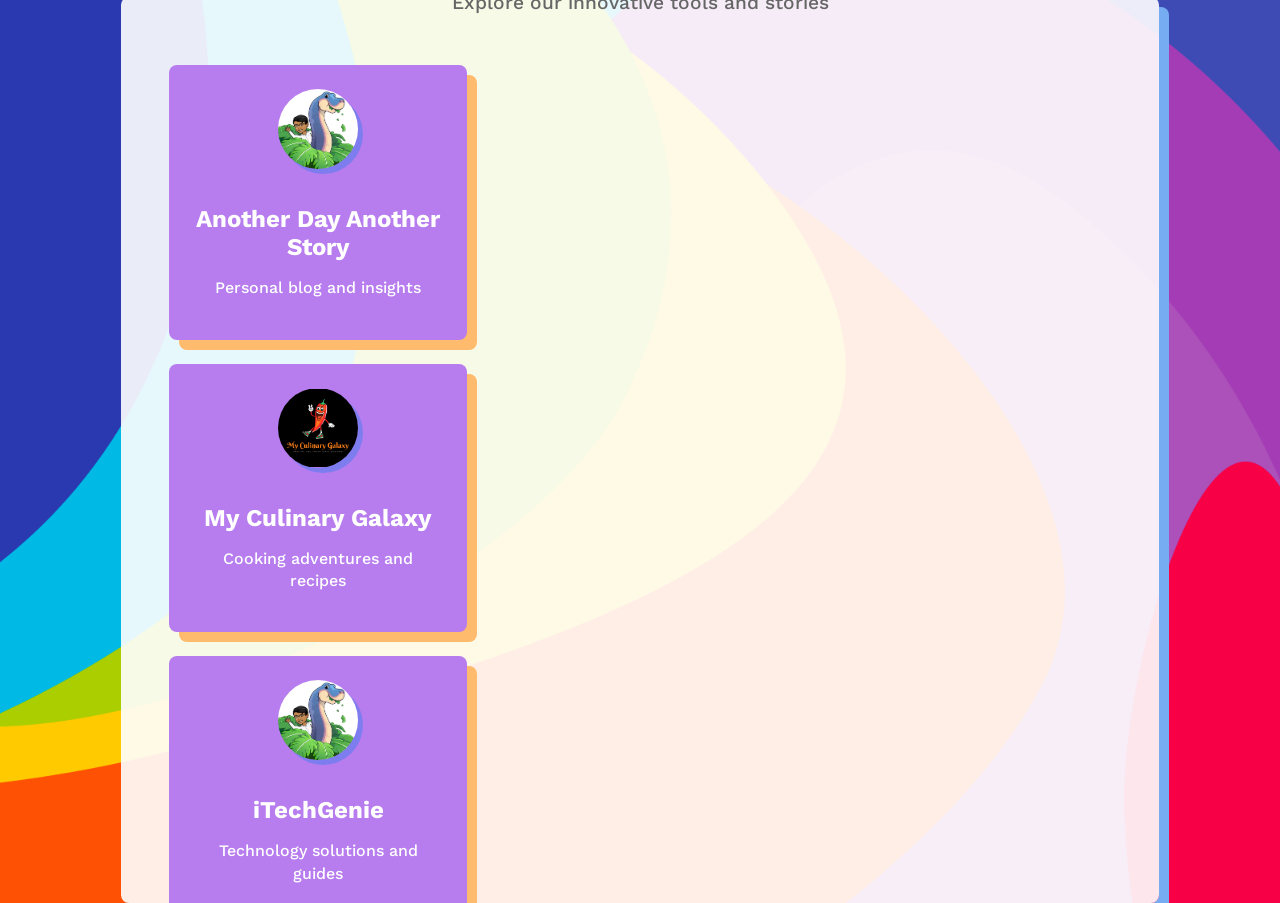
==== index.html @ 4f153b37 "changes done" ====
<!DOCTYPE html>
<html lang="en">
<head>
    <meta charset="UTF-8">
    <meta http-equiv="X-UA-Compatible" content="IE=edge">
    <meta name="viewport" content="width=device-width, initial-scale=1.0">
    <!-- Start Genie WP Favicon -->
    <link rel="shortcut icon" href="https://itechgenie.com/wp-content/uploads/gwpf_icon/favicon.ico" />
    <link rel="apple-touch-icon" href="https://itechgenie.com/wp-content/uploads/gwpf_icon/favicon.ico" />
    <!-- Plugin provided by ITechgenie.com - http://itechgenie.com/myblog/genie-wp-favicon/  -->
    <title>0it.in - Your Gateway to Innovative Tools & Stories</title>
    <link rel="stylesheet" href="assets/style.css">
    <script type="text/javascript">
    !function(){"use strict";!function(e,t){var n=e.amplitude||{_q:[],_iq:{}};if(n.invoked)e.console&&console.error&&console.error("Amplitude snippet has been loaded.");else{var r=function(e,t){e.prototype[t]=function(){return this._q.push({name:t,args:Array.prototype.slice.call(arguments,0)}),this}},s=function(e,t,n){return function(r){e._q.push({name:t,args:Array.prototype.slice.call(n,0),resolve:r})}},o=function(e,t,n){e[t]=function(){if(n)return{promise:new Promise(s(e,t,Array.prototype.slice.call(arguments)))}}},i=function(e){for(var t=0;t<y.length;t++)o(e,y[t],!1);for(var n=0;n<g.length;n++)o(e,g[n],!0)};n.invoked=!0;var a=t.createElement("script");a.type="text/javascript",a.integrity="sha384-TPZhteUkZj8CAyBx+GZZytBdkuKnhKsSKcCoVCq0QSteWf/Kw5Kb9oVFUROLE1l3",a.crossOrigin="anonymous",a.async=!0,a.src="https://cdn.amplitude.com/libs/analytics-browser-1.9.1-min.js.gz",a.onload=function(){e.amplitude.runQueuedFunctions||console.log("[Amplitude] Error: could not load SDK")};var c=t.getElementsByTagName("script")[0];c.parentNode.insertBefore(a,c);for(var u=function(){return this._q=[],this},l=["add","append","clearAll","prepend","set","setOnce","unset","preInsert","postInsert","remove","getUserProperties"],p=0;p<l.length;p++)r(u,l[p]);n.Identify=u;for(var d=function(){return this._q=[],this},f=["getEventProperties","setProductId","setQuantity","setPrice","setRevenue","setRevenueType","setEventProperties"],v=0;v<f.length;v++)r(d,f[v]);n.Revenue=d;var y=["getDeviceId","setDeviceId","getSessionId","setSessionId","getUserId","setUserId","setOptOut","setTransport","reset"],g=["init","add","remove","track","logEvent","identify","groupIdentify","setGroup","revenue","flush"];i(n),n.createInstance=function(e){return n._iq[e]={_q:[]},i(n._iq[e]),n._iq[e]},e.amplitude=n}}(window,document)}();
    amplitude.init("d2d24f0a9dc5ae48b38d1d381b5eb03b");
    </script>
</head>
<body>
    <main>
        <header>
            <h1>Welcome to 0it.in</h1>
            <p>Explore our innovative tools and stories</p>
        </header>
        <section class="tools">
            <a href="https://links.0it.in/adayastory/" target="_blank">
                <div class="tool-card">
                    <img src="assets/Profile.jpeg" alt="Another Day Another Story">
                    <h2>Another Day Another Story</h2>
                    <p>Personal blog and insights</p>
                </div>
            </a>
            <a href="https://links.0it.in/myculinarygalaxy/" target="_blank">
                <div class="tool-card">
                    <img src="assets/Logo.png" alt="My Culinary Galaxy">
                    <h2>My Culinary Galaxy</h2>
                    <p>Cooking adventures and recipes</p>
                </div>
            </a>
            <a href="https://links.0it.in/itechgenie/" target="_blank">
                <div class="tool-card">
                    <img src="assets/Profile.jpeg" alt="iTechGenie">
                    <h2>iTechGenie</h2>
                    <p>Technology solutions and guides</p>
                </div>
            </a>
        </section>
        <footer>
            <p>&copy; <a href="https://itechgenie.com">ITechGenie.com</a></p>
        </footer>
    </main>
</body>
</html>
---- assets/style.css ----
@import url("https://fonts.googleapis.com/css2?family=Work+Sans:wght@500&display=swap");

html {
  font-family: "Work Sans", sans-serif;
  font-weight: 500;
  text-align: center;
}

body {
  margin: 0;
  padding: 0;
  width: 100vw;
  height: 100vh;
  display: flex;
  align-items: center;
  justify-content: center;
  background-image: url(../assets/Doubs.png);
  background-repeat: no-repeat;
  background-size: cover;
}

main {
  background-color: rgba(255, 255, 255, 0.9);
  padding: 3rem;
  border-radius: 8px;
  box-shadow: 10px 10px rgb(118, 172, 241);
  display: flex;
  flex-direction: column;
  align-items: center;
  justify-content: center;
  transition: all .5s ease;
  max-width: 90vw;
  max-height: 90vh;
  overflow-y: auto;
}

main:hover {
  transform: translate(10px, 10px);
  box-shadow: 0px 0px rgb(118, 172, 241);
}

header {
  margin-bottom: 2rem;
}

header h1 {
  font-size: 2.5rem;
  margin-bottom: 0.5rem;
  color: #333;
}

header p {
  font-size: 1.2rem;
  color: #666;
}

.tools {
  display: flex;
  flex-wrap: wrap;
  gap: 1.5rem;
  justify-content: center;
  width: 100%;
}

.tool-card {
  background-color: rgb(183, 124, 238);
  padding: 1.5rem;
  border-radius: 8px;
  box-shadow: 10px 10px rgb(255, 187, 109);
  text-align: center;
  transition: all .3s ease;
  width: 250px;
}

.tool-card:hover {
  background-color: rgb(255, 187, 109);
  box-shadow: 10px 10px rgb(183, 124, 238);
  transform: translate(5px, 5px);
}

.tool-card:hover p {
  color: black;
}

.tool-card img {
  width: 80px;
  height: 80px;
  object-fit: contain;
  margin-bottom: 1rem;
  border-radius: 50%;
  box-shadow: 5px 5px rgba(97, 126, 240, 0.671);
  transition: all .3s ease;
}

.tool-card img:hover {
  cursor: pointer;
  transform: translate(5px, 5px);
  box-shadow: 0px 0px rgba(97, 126, 240, 0.671);
}

.tool-card h2 {
  font-size: 1.5rem;
  margin: 1rem 0;
  color: white;
}

.tool-card p {
  color: white;
  font-size: 1rem;
  line-height: 1.4;
}

a {
  text-decoration: none;
  width: 100%;
}

footer {
  margin-top: 2rem;
  font-size: 0.9rem;
  color: #666;
}

footer a {
  color: #333;
  text-decoration: none;
}

footer a:hover {
  text-decoration: underline;
}

/* Mobile responsiveness */
@media (max-width: 900px) {
  main {
    padding: 2rem;
  }
  
  header h1 {
    font-size: 2rem;
  }
  
  header p {
    font-size: 1rem;
  }
  
  .tools {
    flex-direction: column;
    align-items: center;
  }
  
  .tool-card {
    width: 80%;
    max-width: 300px;
  }
}

@media (max-width: 600px) {
  main {
    padding: 1.5rem;
  }
  
  header h1 {
    font-size: 1.8rem;
  }
  
  header p {
    font-size: 0.9rem;
  }
  
  .tool-card {
    width: 90%;
  }
  
  .tool-card h2 {
    font-size: 1.3rem;
  }
  
  .tool-card p {
    font-size: 0.9rem;
  }
}
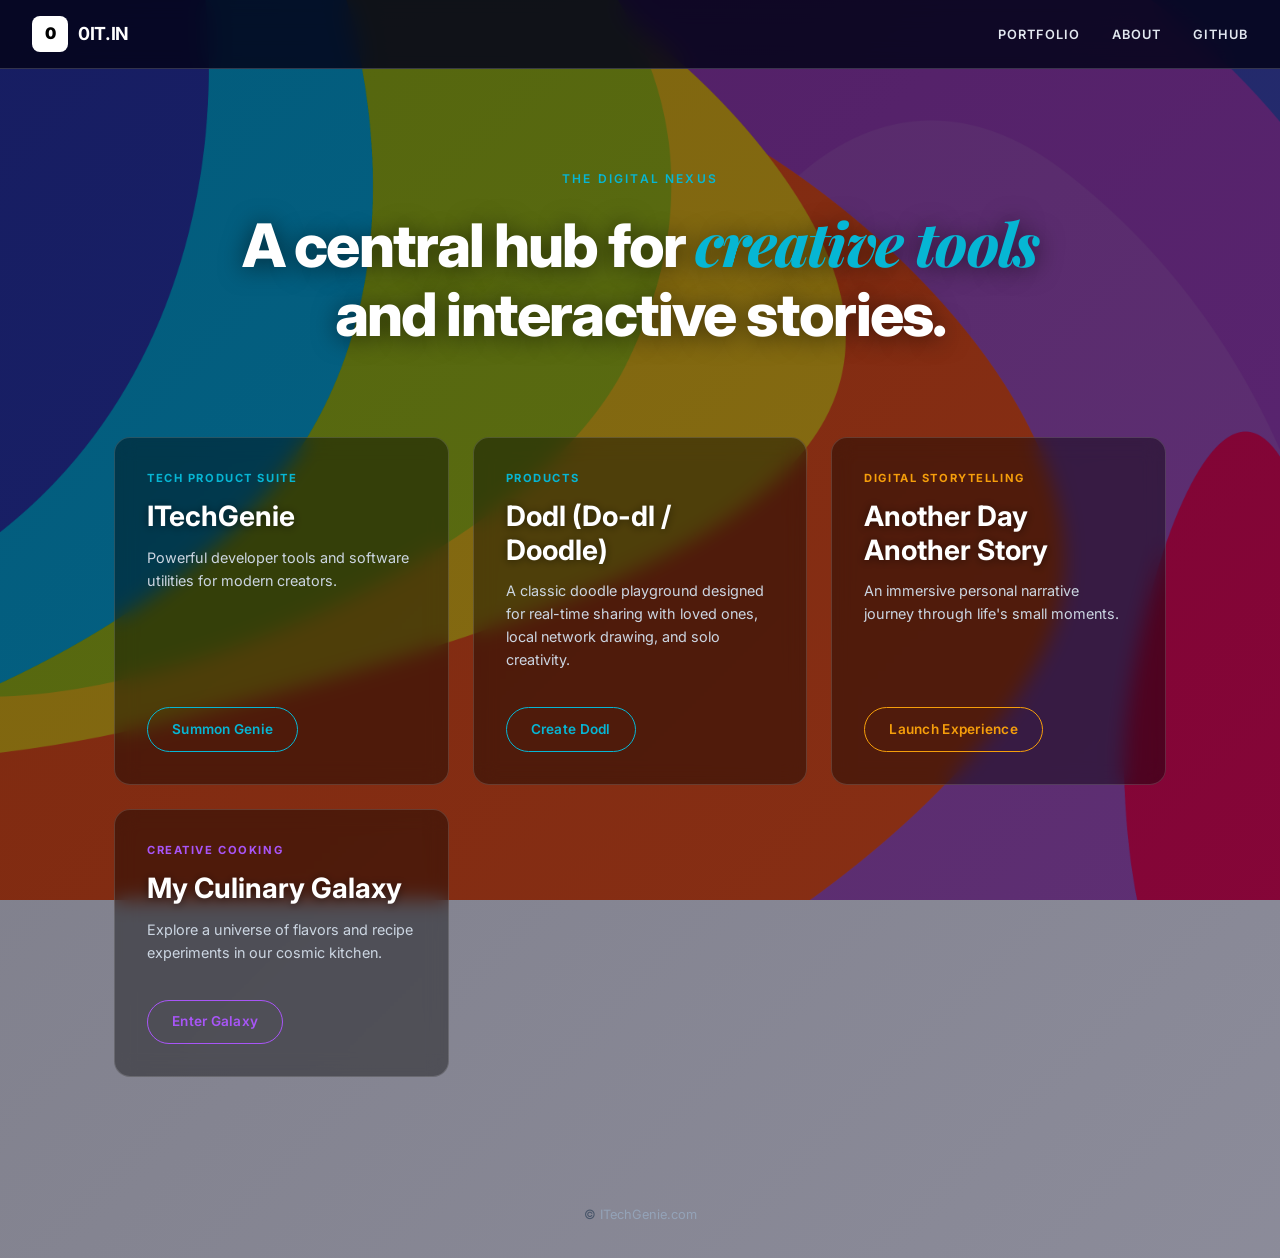
==== commit 03b3f150: "updated newrelic script" ====
--- a/index.html
+++ b/index.html
@@ -1,52 +1,141 @@
 <!DOCTYPE html>
 <html lang="en">
+
 <head>
-    <meta charset="UTF-8">
-    <meta http-equiv="X-UA-Compatible" content="IE=edge">
-    <meta name="viewport" content="width=device-width, initial-scale=1.0">
-    <!-- Start Genie WP Favicon -->
-    <link rel="shortcut icon" href="https://itechgenie.com/wp-content/uploads/gwpf_icon/favicon.ico" />
-    <link rel="apple-touch-icon" href="https://itechgenie.com/wp-content/uploads/gwpf_icon/favicon.ico" />
-    <!-- Plugin provided by ITechgenie.com - http://itechgenie.com/myblog/genie-wp-favicon/  -->
-    <title>0it.in - Your Gateway to Innovative Tools & Stories</title>
-    <link rel="stylesheet" href="assets/style.css">
-    <script type="text/javascript">
-    !function(){"use strict";!function(e,t){var n=e.amplitude||{_q:[],_iq:{}};if(n.invoked)e.console&&console.error&&console.error("Amplitude snippet has been loaded.");else{var r=function(e,t){e.prototype[t]=function(){return this._q.push({name:t,args:Array.prototype.slice.call(arguments,0)}),this}},s=function(e,t,n){return function(r){e._q.push({name:t,args:Array.prototype.slice.call(n,0),resolve:r})}},o=function(e,t,n){e[t]=function(){if(n)return{promise:new Promise(s(e,t,Array.prototype.slice.call(arguments)))}}},i=function(e){for(var t=0;t<y.length;t++)o(e,y[t],!1);for(var n=0;n<g.length;n++)o(e,g[n],!0)};n.invoked=!0;var a=t.createElement("script");a.type="text/javascript",a.integrity="sha384-TPZhteUkZj8CAyBx+GZZytBdkuKnhKsSKcCoVCq0QSteWf/Kw5Kb9oVFUROLE1l3",a.crossOrigin="anonymous",a.async=!0,a.src="https://cdn.amplitude.com/libs/analytics-browser-1.9.1-min.js.gz",a.onload=function(){e.amplitude.runQueuedFunctions||console.log("[Amplitude] Error: could not load SDK")};var c=t.getElementsByTagName("script")[0];c.parentNode.insertBefore(a,c);for(var u=function(){return this._q=[],this},l=["add","append","clearAll","prepend","set","setOnce","unset","preInsert","postInsert","remove","getUserProperties"],p=0;p<l.length;p++)r(u,l[p]);n.Identify=u;for(var d=function(){return this._q=[],this},f=["getEventProperties","setProductId","setQuantity","setPrice","setRevenue","setRevenueType","setEventProperties"],v=0;v<f.length;v++)r(d,f[v]);n.Revenue=d;var y=["getDeviceId","setDeviceId","getSessionId","setSessionId","getUserId","setUserId","setOptOut","setTransport","reset"],g=["init","add","remove","track","logEvent","identify","groupIdentify","setGroup","revenue","flush"];i(n),n.createInstance=function(e){return n._iq[e]={_q:[]},i(n._iq[e]),n._iq[e]},e.amplitude=n}}(window,document)}();
+  <meta charset="UTF-8">
+  <meta http-equiv="X-UA-Compatible" content="IE=edge">
+  <meta name="viewport" content="width=device-width, initial-scale=1.0">
+  <meta name="description" content="A central hub for creative tools and interactive stories.">
+  <title>0IT.IN — The Digital Nexus</title>
+  <link rel="shortcut icon" href="https://itechgenie.com/wp-content/uploads/gwpf_icon/favicon.ico">
+  <link rel="apple-touch-icon" href="https://itechgenie.com/wp-content/uploads/gwpf_icon/favicon.ico">
+  <link rel="stylesheet" href="assets/style.css">
+  <script type="text/javascript">
+
+    // JavaScript method to perform the redirect
+    function redirectToLink(link) {
+      // Perform any necessary logic before redirecting
+      console.log("Redirecting to: " + link);
+
+      try {
+        newrelic.addPageAction("LinkClicks", { link: link });
+      } catch (e) {
+        console.error(e);
+      }
+
+      var newTab = window.open(link, '_blank'); // Open the link in a new tab
+      newTab.focus(); // Focus on the new tab
+    }
+
+    !function () { "use strict"; !function (e, t) { var n = e.amplitude || { _q: [], _iq: {} }; if (n.invoked) e.console && console.error && console.error("Amplitude snippet has been loaded."); else { var r = function (e, t) { e.prototype[t] = function () { return this._q.push({ name: t, args: Array.prototype.slice.call(arguments, 0) }), this } }, s = function (e, t, n) { return function (r) { e._q.push({ name: t, args: Array.prototype.slice.call(n, 0), resolve: r }) } }, o = function (e, t, n) { e[t] = function () { if (n) return { promise: new Promise(s(e, t, Array.prototype.slice.call(arguments))) } } }, i = function (e) { for (var t = 0; t < y.length; t++)o(e, y[t], !1); for (var n = 0; n < g.length; n++)o(e, g[n], !0) }; n.invoked = !0; var a = t.createElement("script"); a.type = "text/javascript", a.integrity = "sha384-TPZhteUkZj8CAyBx+GZZytBdkuKnhKsSKcCoVCq0QSteWf/Kw5Kb9oVFUROLE1l3", a.crossOrigin = "anonymous", a.async = !0, a.src = "https://cdn.amplitude.com/libs/analytics-browser-1.9.1-min.js.gz", a.onload = function () { e.amplitude.runQueuedFunctions || console.log("[Amplitude] Error: could not load SDK") }; var c = t.getElementsByTagName("script")[0]; c.parentNode.insertBefore(a, c); for (var u = function () { return this._q = [], this }, l = ["add", "append", "clearAll", "prepend", "set", "setOnce", "unset", "preInsert", "postInsert", "remove", "getUserProperties"], p = 0; p < l.length; p++)r(u, l[p]); n.Identify = u; for (var d = function () { return this._q = [], this }, f = ["getEventProperties", "setProductId", "setQuantity", "setPrice", "setRevenue", "setRevenueType", "setEventProperties"], v = 0; v < f.length; v++)r(d, f[v]); n.Revenue = d; var y = ["getDeviceId", "setDeviceId", "getSessionId", "setSessionId", "getUserId", "setUserId", "setOptOut", "setTransport", "reset"], g = ["init", "add", "remove", "track", "logEvent", "identify", "groupIdentify", "setGroup", "revenue", "flush"]; i(n), n.createInstance = function (e) { return n._iq[e] = { _q: [] }, i(n._iq[e]), n._iq[e] }, e.amplitude = n } }(window, document) }();
     amplitude.init("d2d24f0a9dc5ae48b38d1d381b5eb03b");
-    </script>
+
+ 
+    ;window.NREUM||(NREUM={});NREUM.init={browser_consent_mode:{enabled:false},privacy:{cookies_enabled:true},distributed_tracing:{enabled:true},performance:{capture_measures:true},ajax:{deny_list:["bam.eu01.nr-data.net"],capture_payloads:'none'}};
+
+    ;NREUM.loader_config={accountID:"2832717",trustKey:"2832717",agentID:"538569623",licenseKey:"NRJS-64d8b51a63b45aafdb9",applicationID:"538569623"};
+    ;NREUM.info={beacon:"bam.eu01.nr-data.net",errorBeacon:"bam.eu01.nr-data.net",licenseKey:"NRJS-64d8b51a63b45aafdb9",applicationID:"538569623",sa:1};
+    ;/*! For license information please see nr-loader-spa-1.320.0.min.js.LICENSE.txt */
+    (()=>{var e={8122(e,t,r){"use strict";r.d(t,{a:()=>s});var n=r(944);function s(e,t){try{if(!e||"object"!=typeof e)return(0,n.R)(3);if(!t||"object"!=typeof t)return(0,n.R)(4);const r=Object.create(Object.getPrototypeOf(t),Object.getOwnPropertyDescriptors(t)),i=0===Object.keys(r).length?e:r;for(let a in i)if(void 0!==e[a])try{if(null===e[a]){r[a]=null;continue}Array.isArray(e[a])&&Array.isArray(t[a])?r[a]=Array.from(new Set([...e[a],...t[a]])):e[a]instanceof Map||e[a]instanceof Set||e[a]instanceof Date||e[a]instanceof RegExp?r[a]=e[a]:"object"==typeof e[a]&&null!==t[a]&&"object"==typeof t[a]?r[a]=s(e[a],t[a]):r[a]=e[a]}catch(e){r[a]||(0,n.R)(1,e)}return r}catch(e){(0,n.R)(2,e)}}},2555(e,t,r){"use strict";r.d(t,{f:()=>a});var n=r(384),s=r(8122);const i={beacon:n.NT.beacon,errorBeacon:n.NT.errorBeacon,licenseKey:void 0,applicationID:void 0,sa:void 0,queueTime:void 0,applicationTime:void 0,ttGuid:void 0,user:void 0,account:void 0,product:void 0,extra:void 0,jsAttributes:{},userAttributes:void 0,atts:void 0,transactionName:void 0,tNamePlain:void 0};function a(e){try{return!!e.licenseKey&&!!e.errorBeacon&&!!e.applicationID}catch(e){return!1}}r.d(t,["D",0,e=>(0,s.a)(e,i)])},7699(e,t,r){"use strict";var n=r(860);const s={[n.K7.logging]:!0,[n.K7.genericEvents]:!0,[n.K7.jserrors]:!0,[n.K7.ajax]:!0};r.d(t,["It",0,1e6,"KC",0,s,"qh",0,"SESSION_ERROR"])},9324(e,t,r){"use strict";r.d(t,["A",0,"@newrelic/rrweb","x",0,"1.320.0"])},981(e,t,r){"use strict";r.d(t,["R",0,{AJAX:"AjaxRequest",PA:"PageAction",UA:"UserAction",BP:"BrowserPerformance",WS:"WebSocket",SPV:"SecurityPolicyViolation",JSE:"JavaScriptError",LOG:"Log",PVE:"PageView",PVT:"PageViewTiming",SR:"SessionReplay",ST:"SessionTrace",BI:"BrowserInteraction"}])},9752(e,t,r){"use strict";const n="newrelic-iframe-",s=n+"timing-update",i=n+"api",a=n+"api-response",o=n+"vitals-update",c=n+"ajax";r.d(t,["$8",0,o,"Gi",0,a,"KU",0,c,"Pl",0,n,"cS",0,i,"cr",0,s])},6154(e,t,r){"use strict";var n=r(1863);const s="undefined"!=typeof window&&!!window.document,i="undefined"!=typeof WorkerGlobalScope&&("undefined"!=typeof self&&self instanceof WorkerGlobalScope&&self.navigator instanceof WorkerNavigator||"undefined"!=typeof globalThis&&globalThis instanceof WorkerGlobalScope&&globalThis.navigator instanceof WorkerNavigator),a=s?window:"undefined"!=typeof WorkerGlobalScope&&("undefined"!=typeof self&&self instanceof WorkerGlobalScope&&self||"undefined"!=typeof globalThis&&globalThis instanceof WorkerGlobalScope&&globalThis),o=Boolean("hidden"===a?.document?.visibilityState),c=""+a?.location,d=/iPad|iPhone|iPod/.test(a.navigator?.userAgent),u=d&&"undefined"==typeof SharedWorker,l=(()=>{const e=a.navigator?.userAgent?.match(/Firefox[/\s](\d+\.\d+)/);return Array.isArray(e)&&e.length>=2?+e[1]:0})(),f=Date.now()-(0,n.t)();r.d(t,["OF",0,d,"RI",0,s,"WN",0,f,"bv",0,i,"gm",0,a,"lR",0,l,"m",0,c,"mw",0,o,"sb",0,u,"zk",0,()=>{const e=a?.performance?.getEntriesByType?.("navigation")?.[0];if(e&&e.responseStart>0&&e.responseStart<a.performance.now())return e}])},7295(e,t,r){"use strict";r.d(t,{Xv:()=>a,gX:()=>s,iW:()=>i});var n=[];function s(e){if(!e||i(e))return!1;if(0===n.length)return!0;if("*"===n[0].hostname)return!1;for(var t=0;t<n.length;t++){var r=n[t];if(r.hostname.test(e.hostname)&&r.pathname.test(e.pathname))return!1}return!0}function i(e){return void 0===e.hostname}function a(e){if(n=[],e&&e.length)for(var t=0;t<e.length;t++){let r=e[t];if(!r)continue;if("*"===r)return void(n=[{hostname:"*"}]);0===r.indexOf("http://")?r=r.substring(7):0===r.indexOf("https://")&&(r=r.substring(8));const s=r.indexOf("/");let i,a;s>0?(i=r.substring(0,s),a=r.substring(s)):(i=r,a="*");let[c]=i.split(":");n.push({hostname:o(c),pathname:o(a,!0)})}}function o(e,t=!1){const r=e.replace(/[.+?^${}()|[\]\\]/g,e=>"\\"+e).replace(/\*/g,".*?");return new RegExp((t?"^":"")+r+"$")}},3241(e,t,r){"use strict";r.d(t,{W:()=>s});var n=r(6154);function s(e={}){try{n.gm.dispatchEvent(new CustomEvent("newrelic",{detail:e}))}catch(e){}}},1687(e,t,r){"use strict";r.d(t,{Ak:()=>o,Ze:()=>d,x3:()=>c});var n=r(3241),s=r(3606),i=r(860),a=r(2646);function o(e,t){if(!e)return;const r={staged:!1,priority:i.P3[t]||0};e.runtime.drainRegistry.get(t)||e.runtime.drainRegistry.set(t,r)}function c(e,t){if(!e)return;const r=e.runtime.drainRegistry;r&&(r.get(t)&&r.delete(t),l(e,t,!1),r.size&&u(e))}function d(e,t="feature",r=!1){if(e){if(!e.runtime.drainRegistry.get(t)||r)return l(e,t);e.runtime.drainRegistry.get(t).staged=!0,u(e)}}function u(e){if(!e)return;const t=Array.from(e.runtime.drainRegistry);t.every(([e,t])=>t.staged)&&(t.sort((e,t)=>e[1].priority-t[1].priority),t.forEach(([t])=>{e.runtime.drainRegistry.delete(t),l(e,t)}))}function l(e,t,r=!0){if(!e)return;const i=e.ee,o=s.i.handlers;if(i&&!i.aborted&&i.backlog&&o){if((0,n.W)({type:"lifecycle",name:"drain",feature:t}),r){const e=i.backlog[t],r=o[t];if(r){for(let t=0;e&&t<e.length;++t)f(e[t],r);Object.entries(r).forEach(([e,t])=>{Object.values(t||{}).forEach(t=>{t[0]?.on&&t[0].context()instanceof a.y&&!t[0].listeners(e).includes(t[1])&&t[0].on(e,t[1])})})}}i.isolatedBacklog||delete o[t],i.backlog[t]=null,i.emit("drain-"+t,[])}}function f(e,t){var r=e[1];Object.values(t[r]||{}).forEach(t=>{var r=e[0];if(t[0]===r){var n=t[1],s=e[3],i=e[2];n.apply(s,i)}})}},7836(e,t,r){"use strict";var n=r(384),s=r(8990),i=r(2646),a=r(5607);const o="nr@context:".concat(a.W),c=function e(t,r){var n={},a={},u={},l=!1;try{l=16===r.length&&d.initializedAgents?.[r]?.runtime.isolatedBacklog}catch(e){}var f={on:p,addEventListener:p,removeEventListener:function(e,t){var r=n[e];if(!r)return;for(var s=0;s<r.length;s++)r[s]===t&&r.splice(s,1)},emit:function(e,r,n,s,i){!1!==i&&(i=!0);if(c.aborted&&!s)return;t&&i&&t.emit(e,r,n);var o=h(n);g(e).forEach(e=>{e.apply(o,r)});var d=v()[a[e]];d&&d.push([f,e,r,o]);return o},get:m,listeners:g,context:h,buffer:function(e,t){const r=v();if(t=t||"feature",f.aborted)return;Object.entries(e||{}).forEach(([e,n])=>{a[n]=t,t in r||(r[t]=[])})},abort:function(){f._aborted=!0,Object.keys(f.backlog).forEach(e=>{delete f.backlog[e]})},isBuffering:function(e){return!!v()[a[e]]},debugId:r,backlog:l?{}:t&&"object"==typeof t.backlog?t.backlog:{},isolatedBacklog:l};return Object.defineProperty(f,"aborted",{get:()=>{let e=f._aborted||!1;return e||(t&&(e=t.aborted),e)}}),f;function h(e){return e&&e instanceof i.y?e:e?(0,s.I)(e,o,()=>new i.y(o)):new i.y(o)}function p(e,t){n[e]=g(e).concat(t)}function g(e){return n[e]||[]}function m(t){return u[t]=u[t]||e(f,t)}function v(){return f.backlog}}(void 0,"globalEE"),d=(0,n.Zm)();d.ee||(d.ee=c),r.d(t,["P",0,o,"ee",0,c])},2646(e,t,r){"use strict";r.d(t,{y:()=>n});class n{constructor(e){this.contextId=e}}},9908(e,t,r){"use strict";r.d(t,{d:()=>n,p:()=>s});var n=r(7836).ee.get("handle");function s(e,t,r,s,i){i?(i.buffer([e],s),i.emit(e,t,r)):(n.buffer([e],s),n.emit(e,t,r))}},3606(e,t,r){"use strict";r.d(t,{i:()=>i});var n=r(9908);i.on=a;var s=i.handlers={};function i(e,t,r,i){a(i||n.d,s,e,t,r)}function a(e,t,r,s,i){i||(i="feature"),e||(e=n.d);var a=t[i]=t[i]||{};(a[r]=a[r]||[]).push([e,s])}},3878(e,t,r){"use strict";function n(e,t){return{capture:e,passive:!1,signal:t}}function s(e,t,r=!1,s){window.addEventListener(e,t,n(r,s))}function i(e,t,r=!1,s){document.addEventListener(e,t,n(r,s))}r.d(t,{DD:()=>i,jT:()=>n,sp:()=>s})},5607(e,t,r){"use strict";const n=(0,r(9566).bz)();r.d(t,["W",0,n])},9566(e,t,r){"use strict";r.d(t,{LA:()=>a,ZF:()=>o,bz:()=>i,el:()=>c});var n=r(6154);function s(e,t){return e?15&e[t]:16*Math.random()|0}function i(){const e=n.gm?.crypto||n.gm?.msCrypto;let t,r=0;return e&&e.getRandomValues&&(t=e.getRandomValues(new Uint8Array(30))),"xxxxxxxx-xxxx-4xxx-yxxx-xxxxxxxxxxxx".split("").map(e=>"x"===e?s(t,r++).toString(16):"y"===e?(3&s()|8).toString(16):e).join("")}function a(e){const t=n.gm?.crypto||n.gm?.msCrypto;let r,i=0;t&&t.getRandomValues&&(r=t.getRandomValues(new Uint8Array(e)));const a=[];for(var o=0;o<e;o++)a.push(s(r,i++).toString(16));return a.join("")}function o(){return a(16)}function c(){return a(32)}},2614(e,t,r){"use strict";r.d(t,["BB",0,18e5,"Wt",0,"NRBA_SESSION::","g",0,{OFF:0,FULL:1,ERROR:2},"iL",0,{SAME_TAB:"same-tab",CROSS_TAB:"cross-tab"},"tS",0,{STARTED:"session-started",PAUSE:"session-pause",RESET:"session-reset",RESUME:"session-resume",UPDATE:"session-update"},"wk",0,144e5])},733(e,t,r){"use strict";function n(e,t){return function(e){let t=2166136261;for(let r=0;r<e.length;r++)t^=e.charCodeAt(r),t=Math.imul(t,16777619);return(t>>>0).toString(16).padStart(8,"0")}("".concat(String(e),":").concat(String(t)))}r.d(t,{Y:()=>n})},1863(e,t,r){"use strict";function n(){return Math.floor(performance.now())}r.d(t,{t:()=>n})},9119(e,t,r){"use strict";r.d(t,{L:()=>i});var n=/([^?#]*)[^#]*(#[^?]*|$).*/,s=/([^?#]*)().*/;function i(e,t){return e?e.replace(t?n:s,"$1$2"):e}},7485(e,t,r){"use strict";r.d(t,{D:()=>s});var n=r(6154);function s(e){if(0===(e||"").indexOf("data:"))return{protocol:"data"};try{const t=new URL(e,location.href),r={port:t.port,hostname:t.hostname,pathname:t.pathname,search:t.search,protocol:t.protocol.slice(0,t.protocol.indexOf(":")),sameOrigin:t.protocol===n.gm?.location?.protocol&&t.host===n.gm?.location?.host};return r.port&&""!==r.port||("http:"===t.protocol&&(r.port="80"),"https:"===t.protocol&&(r.port="443")),r.pathname&&""!==r.pathname?r.pathname.startsWith("/")||(r.pathname="/".concat(r.pathname)):r.pathname="/",r}catch(e){return{}}}},7866(e,t,r){"use strict";r.d(t,["Nc",0,/^\s*at Function code \(Function code:\d+:\d+\)\s*/i,"cn",0,/^\s*(?:([^@]*)(?:\(.*?\))?@)?((?:file|http|https|chrome|safari-extension).*?):(\d+)(?::(\d+))?\s*$/i,"fL",0,/^\s*at .+ \(eval at \S+ \((?:(?:file|http|https):[^)]+)?\)(?:, [^:]*:\d+:\d+)?\)$/i,"h3",0,/function (.+?)\s*\(/,"hB",0,/^\s*at (?:((?:\[object object\])?(?:[^(]*\([^)]*\))*[^()]*(?: \[as \S+\])?) )?\(?((?:file|http|https|chrome-extension):.*?)?:(\d+)(?::(\d+))?\)?\s*$/i])},944(e,t,r){"use strict";r.d(t,{R:()=>s});var n=r(3241);function s(e,t){"function"==typeof console.debug&&(console.debug("New Relic Warning: https://github.com/newrelic/newrelic-browser-agent/blob/main/docs/warning-codes.md#".concat(e),t),(0,n.W)({drained:null,type:"data",name:"warn",feature:"warn",data:{code:e,secondary:t}}))}},8990(e,t,r){"use strict";r.d(t,{I:()=>s});var n=Object.prototype.hasOwnProperty;function s(e,t,r){if(n.call(e,t))return e[t];var s=r();if(Object.defineProperty&&Object.keys)try{return Object.defineProperty(e,t,{value:s,writable:!0,enumerable:!1}),s}catch(e){}return e[t]=s,s}},6389(e,t,r){"use strict";function n(e,t=500,r={}){const n=r?.leading||!1;let s;return(...r)=>{n&&void 0===s&&(e.apply(this,r),s=setTimeout(()=>{s=clearTimeout(s)},t)),n||(clearTimeout(s),s=setTimeout(()=>{e.apply(this,r)},t))}}function s(e){let t=!1;return(...r)=>{t||(t=!0,e.apply(this,r))}}r.d(t,{J:()=>s,s:()=>n})},1910(e,t,r){"use strict";r.d(t,{i:()=>i});var n=r(944);const s=new Map;function i(...e){return e.every(e=>{if(s.has(e))return s.get(e);const t="function"==typeof e?e.toString():"",r=t.includes("[native code]"),i=t.includes("nrWrapper");return r||i||(0,n.R)(64,e?.name||t),s.set(e,r),r})}},3304(e,t,r){"use strict";r.d(t,{A:()=>s});var n=r(7836);function s(e){try{return JSON.stringify(e,(()=>{const e=new WeakSet;return(t,r)=>{if("object"==typeof r&&null!==r){if(e.has(r))return;e.add(r)}return r}})())??""}catch(e){try{n.ee.emit("internal-error",[e])}catch(e){}return""}}},5718(e,t,r){"use strict";r.d(t,{AZ:()=>m,Qr:()=>E,QL:()=>v});var n=r(6154),s=r(1863),i=r(9119),a=r(7866);class o{dom=new c;performance=new c;constructor(e){this.url=e,this.claimedBy=new Set}get script(){const e=Math.max(this.dom.start,this.performance.end);return{start:e,end:Math.max(this.dom.end,this.performance.end,e)}}}class c{start=0;end=0;value=void 0}function d(e=()=>{},t){return{get:()=>void 0!==t?t:e(),set:e=>{t=e}}}let u;try{u=m(v())[0]}catch(e){u=m(e)[0]}const l=e=>"script"===e.initiatorType||["link","fetch"].includes(e.initiatorType)&&(0,i.L)(e.name).endsWith(".js"),f=new Map;let h=[];function p(e){return f.get(e)}function g(e){const t=p(e);if(t)return t;const r=new o(e);if(f.set(e,r),f.size>1e3){const e=f.keys().next().value;f.delete(e)}return r}if(n.gm.MutationObserver&&n.gm.document){new MutationObserver(e=>{e.forEach(e=>{e.addedNodes.forEach(e=>{if("SCRIPT"===e.nodeName&&e.src){const t=g((0,i.L)(e.src));t.dom.start=(0,s.t)(),t.dom.value=e;const r=()=>{t.dom.end=(0,s.t)()};["load","error"].forEach(t=>e.addEventListener(t,r,{once:!0}))}})})}).observe(n.gm.document,{childList:!0,subtree:!0})}if(n.gm.PerformanceObserver?.supportedEntryTypes.includes("resource")){new PerformanceObserver(e=>{e.getEntries().filter(l).forEach(e=>{const t=g((0,i.L)(e.name));t.performance.start=Math.floor(e.startTime),t.performance.end=Math.floor(e.responseEnd),t.performance.value=e;const r=[];h.forEach(({test:t,addedAt:n},i)=>{(t(e)||(0,s.t)()-n>1e4)&&r.push(i)}),h=h.filter((e,t)=>!r.includes(t))})}).observe({type:"resource",buffered:!0})}function m(e){if(!e||"string"!=typeof e)return[];const t=new Set,r=e.split("\n");for(const e of r){const r=e.match(a.cn)||e.match(a.hB)||e.match(a.fL);if(r&&r[2])t.add((0,i.L)(r[2]));else{const r=e.match(/\(([^)]+\.js):\d+:\d+\)/)||e.match(/^\s+at\s+([^\s(]+\.js):\d+:\d+/);r&&r[1]&&t.add((0,i.L)(r[1]))}}return[...t]}function v(){let e;try{const t=Error.stackTraceLimit;Error.stackTraceLimit=50,e=(new Error).stack,Error.stackTraceLimit=t}catch(t){e=(new Error).stack}return e}function y(e,t){return(0,i.L)(e.name)===t}function b(e,t){e.fetchStart=Math.floor(t.startTime),e.fetchEnd=Math.floor(t.responseEnd),e.asset=t.name,e.type=t.initiatorType}function E(e){const t=e?.id,r={registeredAt:(0,s.t)(),reportedAt:void 0,fetchStart:0,fetchEnd:0,scriptStart:0,scriptEnd:0,asset:void 0,type:"unknown"},a=v();if(!a)return r;const o=n.gm.performance?.getEntriesByType("navigation")?.[0]?.name||"";try{const e=m(a),c=(e.length>1?e.filter(e=>u!==e):e)[0];if(!c)return r;if(o.includes(c))return r.asset=(0,i.L)(o),r.type="inline",r;r.correlation=p(c);const l=r.correlation?.performance.value||n.gm.performance?.getEntriesByType("resource")?.find(e=>y(e,c));if(l)b(r,l);else{(function(e){if(!e||!n.gm.document)return!1;try{const t=n.gm.document.querySelectorAll('link[rel="preload"][as="script"]');for(const r of t)if((0,i.L)(r.href)===e)return!0}catch(e){}return!1})(c)&&(r.asset=c,r.type="preload"),function(e,t){n.gm.PerformanceObserver?.supportedEntryTypes?.includes("resource")&&h.push({addedAt:(0,s.t)(),test:r=>!!y(r,t)&&(b(e,r),!0)})}(r,c)}const f=r.correlation,g=!!t&&!!f?.claimedBy.has(t);f&&t&&f.claimedBy.add(t);const v=()=>{const e=f?.script.start;if(!g||!e)return!1;return r.registeredAt-e>1e4};Object.defineProperty(r,"scriptStart",d(()=>v()?r.registeredAt:f?.script.start??r.fetchEnd)),Object.defineProperty(r,"scriptEnd",d(()=>v()?r.registeredAt:f?.script.end??r.registeredAt))}catch(e){}return r}},5732(e,t,r){"use strict";r.d(t,{$5:()=>u,B5:()=>d,Ms:()=>i,NG:()=>s,Ux:()=>o,YA:()=>c,yx:()=>a});var n=r(5718);function s(e,t){if(!f(e,t))return;const r=t.runtime.registeredEntities;return r?.find(t=>t.metadata.target.iframeInterfaceId===e)}function i(e,t){if(!f(e,t))return[];const r=t.runtime.registeredEntities;return r?.filter(t=>String(t.metadata.target.id)===String(e)).map(e=>e.metadata.target)||[]}function a(e,t){if(!f(e,t))return[];const r=t.runtime.registeredEntities,n=r?.filter(t=>t.metadata.timings?.asset?.endsWith(e));return function(e){if(!e?.length)return e||[];const t=new Map,r=[];for(const n of e){const e=n.metadata?.timings?.asset;if(!e){r.push(n);continue}const s="".concat(e,"::").concat(n.metadata?.target?.id),i=t.get(s);if(i){if(i.metadata.target?.blocked&&!n.metadata.target?.blocked){const e=r.indexOf(i);-1!==e&&(r[e]=n),t.set(s,n)}}else t.set(s,n),r.push(n)}return r}(n).map(e=>e.metadata.target)}function o(e,t){if(!l(t))return{};const r=t.agentRef.runtime.appMetadata.agents[0].entityGuid;return e?e.attributes:{"entity.guid":r,appId:t.agentRef.info.applicationID}}function c(e,t){return d(e,t)?{"child.id":e.id,"child.type":e.type,...o(void 0,t)}:{}}function d(e,t){return!!e&&!!l(t)&&t.agentRef.init.api.register.duplicate_data_to_container}function u(e){if(!f(!0,e)||!e?.runtime?.registeredEntities?.length)return[void 0];const t=[];try{var r=(0,n.AZ)((0,n.QL)());let s=r.length-1;for(;r[s];)t.push(...a(r[s--],e))}catch(e){}const s=function(e){const t=new Set,r=[];for(const n of e){const e=n?.instance;t.has(e)||(t.add(e),r.push(n))}return r}(t);return s.length||s.push(void 0),s}function l(e){return 2===e?.harvestEndpointVersion}function f(e,t){return!!e&&!!t?.init.api.register.enabled}r.d(t,["fQ",0,{MFE:"MFE",BA:"BA"}])},5289(e,t,r){"use strict";r.d(t,{GG:()=>a,Qr:()=>c,sB:()=>o});var n=r(3878),s=r(6389);function i(){return"undefined"==typeof document||"complete"===document.readyState}function a(e,t){if(i())return e();const r=(0,s.J)(e),a=setInterval(()=>{i()&&(clearInterval(a),r())},500);(0,n.sp)("load",r,t)}function o(e){if(i())return e();(0,n.DD)("DOMContentLoaded",e)}function c(e){if(i())return e();(0,n.sp)("popstate",e)}},384(e,t,r){"use strict";r.d(t,{Zm:()=>c,bQ:()=>u,dV:()=>d,pV:()=>l});var n=r(6154),s=r(1863),i=r(944),a=r(1910);const o={beacon:"bam.nr-data.net",errorBeacon:"bam.nr-data.net"};function c(){return n.gm.NREUM||(n.gm.NREUM={}),void 0===n.gm.newrelic&&(n.gm.newrelic=n.gm.NREUM),n.gm.NREUM}function d(){let e=c();return e.o||(e.o={ST:n.gm.setTimeout,SI:n.gm.setImmediate||n.gm.setInterval,CT:n.gm.clearTimeout,XHR:n.gm.XMLHttpRequest,REQ:n.gm.Request,EV:n.gm.Event,PR:n.gm.Promise,MO:n.gm.MutationObserver,FETCH:n.gm.fetch,WS:n.gm.WebSocket},(0,a.i)(...Object.values(e.o))),e}function u(e,t){let r=c();r.initializedAgents??={},t.initializedAt={ms:(0,s.t)(),date:new Date},r.initializedAgents[e]=t,2===Object.keys(r.initializedAgents).length&&(0,i.R)(69)}function l(){return function(){let e=c();const t=e.info||{};e.info={beacon:o.beacon,errorBeacon:o.errorBeacon,...t}}(),function(){let e=c();const t=e.init||{};e.init={...t}}(),d(),function(){let e=c();const t=e.loader_config||{};e.loader_config={...t}}(),c()}r.d(t,["NT",0,o])},2843(e,t,r){"use strict";r.d(t,{G:()=>i,u:()=>s});var n=r(3878);function s(e,t=!1,r,s){(0,n.DD)("visibilitychange",function(){if(t)return void("hidden"===document.visibilityState&&e());e(document.visibilityState)},r,s)}function i(e,t,r){(0,n.sp)("pagehide",e,t,r)}},8139(e,t,r){"use strict";r.d(t,{u:()=>f});var n=r(7836),s=r(3434),i=r(8990),a=r(6154);const o={},c=a.gm.XMLHttpRequest,d="addEventListener",u="removeEventListener",l="nr@wrapped:".concat(n.P);function f(e){var t=function(e){return(e||n.ee).get("events")}(e);if(o[t.debugId]++)return t;o[t.debugId]=1;var r=(0,s.YM)(t,!0);function f(e){r.inPlace(e,[d,u],"-",p)}function p(e,t){return e[1]}return"getPrototypeOf"in Object&&(a.RI&&h(document,f),c&&h(c.prototype,f),h(a.gm,f)),t.on(d+"-start",function(e,t){var n=e[1];if(null!==n&&("function"==typeof n||"object"==typeof n)&&"newrelic"!==e[0]){var s=(0,i.I)(n,l,function(){var e={object:function(){if("function"!=typeof n.handleEvent)return;return n.handleEvent.apply(n,arguments)},function:n}[typeof n];return e?r(e,"fn-",null,e.name||"anonymous"):n});this.wrapped=e[1]=s}}),t.on(u+"-start",function(e){e[1]=this.wrapped||e[1]}),t}function h(e,t,...r){let n=e;for(;"object"==typeof n&&!Object.prototype.hasOwnProperty.call(n,d);)n=Object.getPrototypeOf(n);n&&t(n,...r)}},3434(e,t,r){"use strict";r.d(t,{YM:()=>d});var n=r(7836),s=r(5607),i=r(5732);const a="nr@original:".concat(s.W);var o=Object.prototype.hasOwnProperty,c=!1;function d(e,t,r){return e||(e=n.ee),s.inPlace=function(e,t,r,n,i,a){r||(r="");const o="-"===r.charAt(0);for(let c=0;c<t.length;c++){const d=t[c],u=e[d];l(u)||(e[d]=s(u,o?d+r:r,n,d,i,a))}},s.flag=a,s;function s(t,n,s,c,f,h){return l(t)?t:(n||(n=""),nrWrapper[a]=t,function(e,t,r){if(Object.defineProperty&&Object.keys)try{return Object.keys(e).forEach(function(r){Object.defineProperty(t,r,{get:function(){return e[r]},set:function(t){return e[r]=t,t}})}),t}catch(e){u([e],r)}for(var n in e)o.call(e,n)&&(t[n]=e[n])}(t,nrWrapper,e),nrWrapper);function nrWrapper(){var a,o,l,p;let g,m;try{o=this,a=[...arguments],m=h?(0,i.$5)(r):[void 0],l="function"==typeof s?s(a,o):s||{}}catch(t){u([t,"",[a,o,c],l],e)}d(n+"start",[a,o,c,m],l,f);const v=performance.now();let y;try{return p=t.apply(o,a),y=performance.now(),p}catch(e){throw y=performance.now(),d(n+"err",[a,o,e,m],l,f),g=e,g}finally{const e=y-v,t={start:v,end:y,duration:e,isLongTask:e>=50,methodName:c,thrownError:g};t.isLongTask&&d("long-task",[t,o,m],l,f),d(n+"end",[a,o,p,m],l,f)}}}function d(r,n,s,i){if(!c||t){var a=c;c=!0;try{e.emit(r,n,s,t,i)}catch(t){u([t,r,n,s],e)}c=a}}}function u(e,t){t||(t=n.ee);try{t.emit("internal-error",e)}catch(e){}}function l(e){return!(e&&"function"==typeof e&&e.apply&&!e[a])}r.d(t,["Jt",0,a])},9300(e,t,r){"use strict";const n=r(860).K7.ajax;r.d(t,["TZ",0,n,"f5",0,"ajaxRequest.id","mo",0,{NONE:"none",FAILURES:"failures",ALL:"all"}])},3333(e,t,r){"use strict";var n=r(981);const s=r(860).K7.genericEvents,i=[n.R.PA,n.R.UA,n.R.BP];r.d(t,["$v",0,{RESOURCES:"experimental.resources",REGISTER:"register"},"TZ",0,s,"Zp",0,["auxclick","click","copy","keydown","paste","scrollend"],"kd",0,i,"qN",0,["focus","blur"]])},6774(e,t,r){"use strict";const n=r(860).K7.jserrors;r.d(t,["T",0,n])},993(e,t,r){"use strict";const n=r(860).K7.logging;r.d(t,["A$",0,{OFF:0,ERROR:1,WARN:2,INFO:3,DEBUG:4,TRACE:5},"TZ",0,n,"p_",0,{ERROR:"ERROR",WARN:"WARN",INFO:"INFO",DEBUG:"DEBUG",TRACE:"TRACE"}])},3785(e,t,r){"use strict";r.d(t,{R:()=>c,b:()=>d});var n=r(9908),s=r(1863),i=r(860),a=r(3969),o=r(993);function c(e,t,r={},c=o.p_.INFO,d=!0,u,l=(0,s.t)()){(0,n.p)(a.xV,["API/logging/".concat(c.toLowerCase(),"/called")],void 0,i.K7.metrics,e),(0,n.p)("log",[l,t,r,c,d,u],void 0,i.K7.logging,e)}function d(e){return"string"==typeof e&&Object.values(o.p_).some(t=>t===e.toUpperCase().trim())}},3969(e,t,r){"use strict";const n=r(860).K7.metrics;r.d(t,["TZ",0,n,"XG",0,"storeEventMetrics","xV",0,"storeSupportabilityMetrics"])},6630(e,t,r){"use strict";const n=r(860).K7.pageViewEvent;r.d(t,["T",0,n])},782(e,t,r){"use strict";const n=r(860).K7.pageViewTiming;r.d(t,["T",0,n])},6344(e,t,r){"use strict";var n=r(2614);const s=r(860).K7.sessionReplay,i={[n.g.ERROR]:15e3,[n.g.FULL]:3e5,[n.g.OFF]:0};r.d(t,["Qb",0,{API:"api",RESUME:"resume",SWITCH_TO_FULL:"switchToFull",INITIALIZE:"initialize",PRELOAD:"preload"},"TZ",0,s,"Vh",0,"errorDuringReplay","_s",0,{DomContentLoaded:0,Load:1,FullSnapshot:2,IncrementalSnapshot:3,Meta:4,Custom:5},"bc",0,{RESET:{message:"Session was reset",sm:"Reset"},IMPORT:{message:"Recorder failed to import",sm:"Import"},TOO_MANY:{message:"429: Too Many Requests",sm:"Too-Many"},TOO_BIG:{message:"Payload was too large",sm:"Too-Big"},CROSS_TAB:{message:"Session Entity was set to OFF on another tab",sm:"Cross-Tab"},ENTITLEMENTS:{message:"Session Replay is not allowed and will not be started",sm:"Entitlement"}},"yP",0,i])},5270(e,t,r){"use strict";r.d(t,{Aw:()=>a,SR:()=>i,rF:()=>o});var n=r(384),s=r(7767);function i(e){return!!(0,n.dV)().o.MO&&(0,s.V)(e)&&!0===e?.session_trace.enabled}function a(e){return!0===e?.session_replay.preload&&i(e)}function o(e,t){try{if("string"==typeof t?.type){if("password"===t.type.toLowerCase())return"*".repeat(e?.length||0);if(void 0!==t?.dataset?.nrUnmask||t?.classList?.contains("nr-unmask"))return e}}catch(e){}return"string"==typeof e?e.replace(/[\S]/g,"*"):"*".repeat(e?.length||0)}},3738(e,t,r){"use strict";const n=r(860).K7.sessionTrace,s="-start",i="-end",a="fn"+s,o="fn"+i;r.d(t,["He",0,"bstResource","Kp",0,i,"Lc",0,o,"Rz",0,"pushState","TZ",0,n,"bD",0,"resource","bc",0,{CROSS_TAB:{message:"Session Entity was set to OFF on another tab"},ENTITLEMENTS:{message:"Session Trace is not allowed and will not be started"},RESET:{message:"Session was reset"},SESSION_CHANGED:{message:"Session identifier changed unexpectedly"}},"d3",0,s,"uP",0,a])},3962(e,t,r){"use strict";const n=r(860).K7.softNav;r.d(t,["O2",0,{INITIAL_PAGE_LOAD:"",ROUTE_CHANGE:1,UNSPECIFIED:2},"OV",0,"popstate","Qu",0,{INTERACTION:1,AJAX:2,CUSTOM_END:3,CUSTOM_TRACER:4},"TZ",0,n,"ih",0,{IP:"in progress",PF:"pending finish",FIN:"finished",CAN:"cancelled"},"pP",0,"initialPageLoad","tC",0,["click","keydown","submit"]])},4234(e,t,r){"use strict";r.d(t,{W:()=>s});var n=r(1687);class s{constructor(e,t){this.agentRef=e,this.ee=e?.ee,this.featureName=t,this.blocked=!1}deregisterDrain(){(0,n.x3)(this.agentRef,this.featureName)}}},7767(e,t,r){"use strict";var n=r(6154);r.d(t,["V",0,e=>n.RI&&!0===e?.privacy.cookies_enabled])},8362(e,t,r){"use strict";r.d(t,{d:()=>i});var n=r(9566),s=r(1741);class i extends s.W{agentIdentifier=(0,n.LA)(16)}},1741(e,t,r){"use strict";r.d(t,{W:()=>i});var n=r(944),s=r(4261);class i{#e(e,...t){if(this[e]!==i.prototype[e])return this[e](...t);(0,n.R)(35,e)}addPageAction(e,t){return this.#e(s.hG,e,t)}register(e){return this.#e(s.eY,e)}recordCustomEvent(e,t){return this.#e(s.fF,e,t)}setPageViewName(e,t){return this.#e(s.Fw,e,t)}setCustomAttribute(e,t,r){return this.#e(s.cD,e,t,r)}noticeError(e,t){return this.#e(s.o5,e,t)}setUserId(e,t=!1){return this.#e(s.Dl,e,t)}setApplicationVersion(e){return this.#e(s.nb,e)}setErrorHandler(e){return this.#e(s.bt,e)}addRelease(e,t){return this.#e(s.k6,e,t)}log(e,t){return this.#e("log",e,t)}start(){return this.#e("start")}finished(e){return this.#e(s.BL,e)}recordReplay(){return this.#e(s.CH)}pauseReplay(){return this.#e(s.Tb)}addToTrace(e){return this.#e(s.U2,e)}setCurrentRouteName(e){return this.#e(s.PA,e)}interaction(e){return this.#e(s.dT,e)}wrapLogger(e,t,r){return this.#e(s.Wb,e,t,r)}measure(e,t){return this.#e(s.V1,e,t)}consent(e){return this.#e(s.Pv,e)}}},4261(e,t,r){"use strict";r.d(t,["BL",0,"finished","CH",0,"recordReplay","Dl",0,"setUserId","Fw",0,"setPageViewName","PA",0,"setCurrentRouteName","Pv",0,"consent","Tb",0,"pauseReplay","U2",0,"addToTrace","V1",0,"measure","Wb",0,"wrapLogger","bt",0,"setErrorHandler","cD",0,"setCustomAttribute","dT",0,"interaction","eY",0,"register","fF",0,"recordCustomEvent","hG",0,"addPageAction","hw",0,"api-ixn-","k6",0,"addRelease","nb",0,"setApplicationVersion","o5",0,"noticeError"])},1738(e,t,r){"use strict";r.d(t,{U:()=>l,Y:()=>u});var n=r(3241),s=r(9908),i=r(1863),a=r(944),o=r(3969),c=r(8362),d=r(860);function u(e,t,r,i){const u=i||r;!u||u[e]&&u[e]!==c.d.prototype[e]||(u[e]=function(){(0,s.p)(o.xV,["API/"+e+"/called"],void 0,d.K7.metrics,r.ee),(0,n.W)({drained:!!r.runtime?.activatedFeatures,type:"data",name:"api",feature:"api-"+e,data:{}});try{return t.apply(this,arguments)}catch(e){(0,a.R)(23,e)}})}function l(e,t,r,n,a){const o=e.info;null===r?delete o.jsAttributes[t]:o.jsAttributes[t]=r,(a||null===r)&&(0,s.p)("api-"+n,[(0,i.t)(),t,r],void 0,"session",e.ee)}},8374(e,t,r){r.nc=(()=>{try{return document?.currentScript?.nonce}catch(e){}return""})()},860(e,t,r){"use strict";const n="events",s="jserrors",i="browser/blobs",a="browser/logs",o={ajax:"ajax",genericEvents:"generic_events",jserrors:s,logging:"logging",metrics:"metrics",pageAction:"page_action",pageViewEvent:"page_view_event",pageViewTiming:"page_view_timing",sessionReplay:"session_replay",sessionTrace:"session_trace",softNav:"soft_navigations"},c={[o.pageViewEvent]:1,[o.pageViewTiming]:2,[o.metrics]:3,[o.jserrors]:4,[o.softNav]:5,[o.ajax]:6,[o.sessionTrace]:7,[o.sessionReplay]:8,[o.logging]:9,[o.genericEvents]:10},d={[o.pageViewEvent]:"rum",[o.pageViewTiming]:n,[o.ajax]:n,[o.softNav]:n,[o.metrics]:s,[o.jserrors]:s,[o.sessionTrace]:i,[o.sessionReplay]:i,[o.logging]:a,[o.genericEvents]:"ins"};r.d(t,["$J",0,d,"K7",0,o,"P3",0,c,"XX",0,s,"Yy",0,a,"df",0,i])}};const t={};function r(n){const s=t[n];if(void 0!==s)return s.exports;const i=t[n]={exports:{}};return e[n](i,i.exports,r),i.exports}r.m=e,r.d=(e,t)=>{if(Array.isArray(t))for(var n=0;n<t.length;){var s=t[n++],i=t[n++];r.o(e,s)?0===i&&n++:0===i?Object.defineProperty(e,s,{enumerable:!0,value:t[n++]}):Object.defineProperty(e,s,{enumerable:!0,get:i})}else for(var s in t)r.o(t,s)&&!r.o(e,s)&&Object.defineProperty(e,s,{enumerable:!0,get:t[s]})},r.f={},r.e=e=>Promise.all(Object.keys(r.f).reduce((t,n)=>(r.f[n](e,t),t),[])),r.u=e=>({212:"nr-spa-compressor",238:"nr-spa-iframe-message-handler",249:"nr-spa-recorder",478:"nr-spa"}[e]+"-1.320.0.min.js"),r.o=(e,t)=>Object.prototype.hasOwnProperty.call(e,t),(()=>{const e={},t="NRBA-1.320.0.PROD:";r.l=(n,s,i,a)=>{if(e[n])return void e[n].push(s);let o,c;if(void 0!==i){const e=document.getElementsByTagName("script");for(var d=0;d<e.length;d++){const r=e[d];if(r.getAttribute("src")==n||r.getAttribute("data-webpack")==t+i){o=r;break}}}if(!o){c=!0;var u={478:"sha512-ptWW4PpCZnBTIDhhRiGBt+293xNnolQo0m1Qi/t1Z22BYHA8sJuG7z8svwUyA2SkOzC8JSMqxK9Nw1EUOX9JfQ==",249:"sha512-qFikDjo9uUnND9Kqe+t4ZCHWIqREKhALU66Lho8f237ITJsOAKMEMLk0Ok1GEi/BQI9C6x+Zy9Mc0Uu5ynAkyw==",212:"sha512-xrFTS6icwYIkwpvTfypDYb/UToMmmvSFOrWBe5pORVfqBL4uAfm25DWVgmWraLk4eSTWiECVOVuTTZwEPvMzcw==",238:"sha512-Rve9kOApYyZ3KzhgYWObRhZhvZjG5ByN+5PaAXWJN5/bn8PyS6rodnmrH60xw5oGRbZRtm3Iat78cEtFZrx9fg=="};o=document.createElement("script"),o.charset="utf-8",r.nc&&o.setAttribute("nonce",r.nc),o.setAttribute("data-webpack",t+i),o.src=n,0!==o.src.indexOf(window.location.origin+"/")&&(o.crossOrigin="anonymous"),u[a]&&(o.integrity=u[a])}e[n]=[s];const l=(t,r)=>{o.onerror=o.onload=null,clearTimeout(f);const s=e[n];if(delete e[n],o.parentNode?.removeChild(o),s?.forEach(e=>e(r)),t)return t(r)},f=setTimeout(l.bind(null,void 0,{type:"timeout",target:o}),12e4);o.onerror=l.bind(null,o.onerror),o.onload=l.bind(null,o.onload),c&&document.head.appendChild(o)}})(),r.r=e=>{Symbol.toStringTag&&Object.defineProperty(e,Symbol.toStringTag,{value:"Module"}),Object.defineProperty(e,"__esModule",{value:!0})},r.p="https://js-agent.newrelic.com/",(()=>{const e={38:0,788:0};r.f.j=(t,n)=>{let s=r.o(e,t)?e[t]:void 0;if(0!==s)if(s)n.push(s[2]);else{const i=new Promise((r,n)=>s=e[t]=[r,n]);n.push(s[2]=i);const a=r.p+r.u(t),o=new Error,c=n=>{if(r.o(e,t)&&(s=e[t],0!==s&&(e[t]=void 0),s)){const e=n&&("load"===n.type?"missing":n.type),r=n&&n.target&&n.target.src;o.message="Loading chunk "+t+" failed: ("+e+": "+r+")",o.name="ChunkLoadError",o.type=e,o.request=r,s[1](o)}};r.l(a,c,"chunk-"+t,t)}};const t=(t,n)=>{let[s,i,a]=n;var o,c,d=0;if(s.some(t=>0!==e[t])){for(o in i)r.o(i,o)&&(r.m[o]=i[o]);if(a)a(r)}for(t&&t(n);d<s.length;d++)c=s[d],r.o(e,c)&&e[c]&&e[c][0](),e[c]=0},n=self["webpackChunk:NRBA-1.320.0.PROD"]=self["webpackChunk:NRBA-1.320.0.PROD"]||[];n.forEach(t.bind(null,0)),n.push=t.bind(null,n.push.bind(n))})(),(()=>{"use strict";r(8374);var e=r(8362),t=r(860);const n=Object.values(t.K7);var s=r(384),i=r(1741);var a=r(2555),o=r(3333),c=r(9300);const d=e=>{if(!e||"string"!=typeof e)return!1;try{document.createDocumentFragment().querySelector(e)}catch{return!1}return!0};var u=r(2614),l=r(944),f=r(8122);const h="[data-nr-mask]",p=e=>(0,f.a)(e,(()=>{const e={feature_flags:[],experimental:{register:!1,resources:!1,iframe_bridge:!1,iframe_domains:[]},mask_selector:"*",block_selector:"[data-nr-block]",mask_input_options:{color:!1,date:!1,"datetime-local":!1,email:!1,month:!1,number:!1,range:!1,search:!1,tel:!1,text:!1,time:!1,url:!1,week:!1,textarea:!1,select:!1,password:!0}};return{ajax:{deny_list:void 0,block_internal:!0,enabled:!0,autoStart:!0,capture_payloads:c.mo.NONE},api:{register:{get enabled(){return e.feature_flags.includes(o.$v.REGISTER)||e.experimental.register},set enabled(t){e.experimental.register=t},duplicate_data_to_container:!1,get allow_iframe_bridge(){return e.feature_flags.includes(o.$v.IFRAME_BRIDGE)||e.experimental.iframe_bridge},set allow_iframe_bridge(t){e.experimental.iframe_bridge=t},get iframe_domains(){return e.experimental.iframe_domains},set iframe_domains(t){Array.isArray(t)?e.experimental.iframe_domains=t:(0,l.R)(1,t)}}},browser_consent_mode:{enabled:!1},distributed_tracing:{enabled:void 0,exclude_newrelic_header:void 0,cors_use_newrelic_header:void 0,cors_use_tracecontext_headers:void 0,allowed_origins:void 0},get feature_flags(){return e.feature_flags},set feature_flags(t){e.feature_flags=t},generic_events:{enabled:!0,autoStart:!0},harvest:{interval:30},jserrors:{enabled:!0,autoStart:!0},logging:{enabled:!0,autoStart:!0},metrics:{enabled:!0,autoStart:!0},obfuscate:void 0,page_action:{enabled:!0},page_view_event:{enabled:!0,autoStart:!0},page_view_timing:{enabled:!0,autoStart:!0},performance:{capture_marks:!1,capture_measures:!1,capture_detail:!0,resources:{get enabled(){return e.feature_flags.includes(o.$v.RESOURCES)||e.experimental.resources},set enabled(t){e.experimental.resources=t},asset_types:[],first_party_domains:[],ignore_newrelic:!0}},privacy:{cookies_enabled:!0},proxy:{assets:void 0,beacon:void 0},session:{expiresMs:u.wk,inactiveMs:u.BB},session_replay:{autoStart:!0,enabled:!1,preload:!1,sampling_rate:10,error_sampling_rate:100,collect_fonts:!1,inline_images:!1,fix_stylesheets:!0,mask_all_inputs:!0,get mask_text_selector(){return e.mask_selector},set mask_text_selector(t){d(t)?e.mask_selector="".concat(t,",").concat(h):""===t||null===t?e.mask_selector=h:(0,l.R)(5,t)},get block_class(){return"nr-block"},get ignore_class(){return"nr-ignore"},get mask_text_class(){return"nr-mask"},get block_selector(){return e.block_selector},set block_selector(t){d(t)?e.block_selector+=",".concat(t):""!==t&&(0,l.R)(6,t)},get mask_input_options(){return e.mask_input_options},set mask_input_options(t){t&&"object"==typeof t?e.mask_input_options={...t,password:!0}:(0,l.R)(7,t)}},session_trace:{enabled:!0,autoStart:!0},soft_navigations:{enabled:!0,autoStart:!0},ssl:void 0,user_actions:{enabled:!0,elementAttributes:["id","className","tagName","type"]},web_sockets:{enabled:!1}}})());var g=r(6154),m=r(9324);let v=0;const y={buildEnv:"PROD",distMethod:"CDN",version:m.x,originTime:g.WN},b={consented:!1},E={activatedFeatures:void 0,appMetadata:{},configured:!1,get consented(){return this.session?.state?.consent||b.consented},set consented(e){b.consented=e},customTransaction:void 0,denyList:[],disabled:!1,drainRegistry:new Map,harvester:void 0,isolatedBacklog:!1,isRecording:!1,loaderType:void 0,maxBytes:3e4,obfuscator:void 0,onerror:void 0,ptid:void 0,releaseIds:{},session:void 0,timeKeeper:void 0,registeredEntities:[],jsAttributesMetadata:{bytes:0},get harvestCount(){return++v},listeningForIframeMessages:!1};var w=r(7836),R=r(3241);const A={accountID:void 0,trustKey:void 0,agentID:void 0,licenseKey:void 0,applicationID:void 0,xpid:void 0};var T=r(9908),x=r(9752);function S(e,t={},n,o){let{init:c,info:d,loader_config:u,runtime:l={},exposed:h=!0}=t;if(!d){const e=(0,s.pV)();c=e.init,d=e.info,u=e.loader_config}var m;e.init=p(c||{}),e.loader_config=(m=u||{},(0,f.a)(m,A)),d.jsAttributes??={},g.bv&&(d.jsAttributes.isWorker=!0),e.info=(0,a.D)(d);const v=e.init;e.runtime??=(e=>{const t=(0,f.a)(e,E),r=Object.keys(y).reduce((e,t)=>(e[t]={value:y[t],writable:!1,configurable:!0,enumerable:!0},e),{});return Object.defineProperties(t,r)})(l),v.proxy.assets&&(e=>{const t=e.startsWith("http");e+="/",r.p=t?e:"https://"+e})(v.proxy.assets),e.runtime.configured||(Object.defineProperty(e,"beacons",{get:()=>[e.info.beacon,e.info.errorBeacon,e.init.proxy.assets,e.init.proxy.beacon].filter(Boolean)}),Object.defineProperty(e.runtime,"denyList",{get:()=>[...e.init.ajax.deny_list||[],...e.init.ajax.block_internal?e.beacons:[]]}),e.runtime.ptid=e.agentIdentifier,function(e){const t=(0,s.pV)();Object.getOwnPropertyNames(i.W.prototype).forEach(r=>{const n=i.W.prototype[r];if("function"!=typeof n||"constructor"===n)return;let s=t[r];e[r]&&!1!==e.exposed&&"micro-agent"!==e.runtime?.loaderType&&(t[r]=(...t)=>{const n=e[r](...t);return s?s(...t):n})})}(e),e.runtime.loaderType=n,e.ee=w.ee.get(e.agentIdentifier),e.exposed=h,(0,R.W)({drained:!!e.runtime.activatedFeatures,type:"lifecycle",name:"initialize",feature:void 0,data:e.config}),e.init.api.register.allow_iframe_bridge&&g.gm.addEventListener("message",t=>{"string"==typeof t.data?.type&&t.data.type.startsWith(x.Pl)&&(0,T.p)("iframe-message",[t],void 0,"IFRAME",e.ee)}),e.runtime.configured=!0)}var _=r(1863),O=r(4261),N=r(1738);var P=r(1687),L=r(4234),k=r(5289),C=r(5270),I=r(7767),j=r(6389),M=r(7699);const D=new WeakSet;class B extends L.W{constructor(e,t){super(e,t),this.abortHandler=void 0,this.featAggregate=void 0,this.loadedSuccessfully=void 0,this.onAggregateImported=new Promise(e=>{this.loadedSuccessfully=e}),this.deferred=Promise.resolve(),!1===e.init[this.featureName].autoStart?this.deferred=new Promise((t,r)=>{this.ee.on("manual-start-all",(0,j.J)(()=>{(0,P.Ak)(e,this.featureName),t()}))}):(0,P.Ak)(e,t)}importAggregator(e,t,n={}){if(this.featAggregate)return;const s=async()=>{if(await this.deferred,this.#t(e),!(0,a.f)(e.info))return(0,l.R)(43),e.ee.abort(),void this.loadedSuccessfully(!1);let s;try{if((0,I.V)(e.init)){const{setupAgentSession:t}=await r.e(478).then(r.bind(r,8766));s=t(e)}}catch(e){(0,l.R)(20,e),this.ee.emit("internal-error",[e]),(0,T.p)(M.qh,[e],void 0,this.featureName,this.ee)}if(e.init.api.register.allow_iframe_bridge)try{const{setupIframeMFEMessageListener:t}=await r.e(238).then(r.bind(r,6417));t(e)}catch(e){(0,l.R)(23,e)}try{if(!this.#r(this.featureName,s,e.init))return(0,P.Ze)(this.agentRef,this.featureName),void this.loadedSuccessfully(!1);const{Aggregate:r}=await t();this.featAggregate=new r(e,n),e.runtime.harvester.initializedAggregates.push(this.featAggregate),this.loadedSuccessfully(!0)}catch(e){(0,l.R)(34,e),this.abortHandler?.(),(0,P.Ze)(this.agentRef,this.featureName,!0),this.loadedSuccessfully(!1),this.ee&&this.ee.abort()}};g.RI?(0,k.GG)(()=>s(),!0):s()}#r(e,r,n){if(this.blocked)return!1;switch(e){case t.K7.sessionReplay:return(0,C.SR)(n)&&!!r;case t.K7.sessionTrace:return!!r;default:return!0}}#t(e){if(!D.has(e)&&(D.add(e),!(0,a.f)(e.info))){const t=(0,s.pV)();let r={...t.info?.jsAttributes};try{r={...r,...e.info?.jsAttributes}}catch(e){}S(e,{...t,info:{...t.info,jsAttributes:r},runtime:e.runtime},e.runtime.loaderType)}}}var H=r(6630);class K extends B{static featureName=H.T;constructor(e){var t;super(e,H.T),this.setupInspectionEvents(),t=e,(0,N.Y)(O.Fw,function(e,r){"string"==typeof e&&("/"!==e.charAt(0)&&(e="/"+e),t.runtime.customTransaction=(r||"http://custom.transaction")+e,(0,T.p)("api-"+O.Fw,[(0,_.t)()],void 0,void 0,t.ee))},t),this.importAggregator(e,()=>r.e(478).then(r.bind(r,5839)))}setupInspectionEvents(){const e=(e,t)=>{e&&(0,R.W)({timeStamp:e.timeStamp,loaded:"complete"===e.target.readyState,type:"window",name:t,data:e.target.location+""})};(0,k.sB)(t=>{e(t,"DOMContentLoaded")}),(0,k.GG)(t=>{e(t,"load")}),(0,k.Qr)(t=>{e(t,"navigate")}),this.ee.on(u.tS.UPDATE,(e,t)=>{(0,R.W)({type:"lifecycle",name:"session",data:t})})}}class W extends e.d{constructor(e){var t;(super(),g.gm)?(this.features={},(0,s.bQ)(this.agentIdentifier,this),this.desiredFeatures=new Set(e.features||[]),this.desiredFeatures.add(K),S(this,e,e.loaderType||"agent"),t=this,(0,N.Y)(O.cD,function(e,r,n=!1){if("string"==typeof e){if(["string","number","boolean"].includes(typeof r)||null===r)return(0,N.U)(t,e,r,O.cD,n);(0,l.R)(40,typeof r)}else(0,l.R)(39,typeof e)},t),function(e){(0,N.Y)(O.Dl,function(t,r=!1){if("string"!=typeof t&&null!==t)return void(0,l.R)(41,typeof t);const n=e.info.jsAttributes["enduser.id"];r&&null!=n&&n!==t?(0,T.p)("api-setUserIdAndResetSession",[t],void 0,"session",e.ee):(0,N.U)(e,"enduser.id",t,O.Dl,!0)},e)}(this),function(e){(0,N.Y)(O.nb,function(t){if("string"==typeof t||null===t)return(0,N.U)(e,"application.version",t,O.nb,!1);(0,l.R)(42,typeof t)},e)}(this),function(e){(0,N.Y)("start",function(){e.ee.emit("manual-start-all")},e)}(this),function(e){(0,N.Y)(O.Pv,function(t=!0){if("boolean"==typeof t){if((0,T.p)("api-"+O.Pv,[t],void 0,"session",e.ee),e.runtime.consented=t,t){const t=e.features.page_view_event;t.onAggregateImported.then(e=>{const r=t.featAggregate;e&&!r.sentRum&&r.sendRum()})}}else(0,l.R)(65,typeof t)},e)}(this),this.run()):(0,l.R)(21)}get config(){return{info:this.info,init:this.init,loader_config:this.loader_config,runtime:this.runtime}}get api(){return this}run(){try{const e=function(e){const t={};return n.forEach(r=>{t[r]=!!e[r]?.enabled}),t}(this.init),r=[...this.desiredFeatures];r.sort((e,r)=>t.P3[e.featureName]-t.P3[r.featureName]),r.forEach(r=>{if(!e[r.featureName]&&r.featureName!==t.K7.pageViewEvent)return;const n=function(e){switch(e){case t.K7.ajax:return[t.K7.jserrors];case t.K7.sessionTrace:return[t.K7.ajax,t.K7.pageViewEvent];case t.K7.sessionReplay:return[t.K7.sessionTrace];case t.K7.pageViewTiming:return[t.K7.pageViewEvent];default:return[]}}(r.featureName).filter(e=>!(e in this.features));n.length>0&&(0,l.R)(36,{targetFeature:r.featureName,missingDependencies:n}),this.features[r.featureName]=new r(this)})}catch(e){(0,l.R)(22,e);for(const e in this.features)this.features[e].abortHandler?.();const t=(0,s.Zm)();delete t.initializedAgents[this.agentIdentifier]?.features,delete this.sharedAggregator;return t.ee.get(this.agentIdentifier).abort(),!1}}}var F=r(2843),U=r(782);class V extends B{static featureName=U.T;constructor(e){super(e,U.T),g.RI&&((0,F.u)(()=>(0,T.p)("docHidden",[(0,_.t)()],void 0,U.T,this.ee),!0),(0,F.G)(()=>(0,T.p)("winPagehide",[(0,_.t)()],void 0,U.T,this.ee)),this.importAggregator(e,()=>r.e(478).then(r.bind(r,9917))))}}var z=r(3969);class G extends B{static featureName=z.TZ;constructor(e){super(e,z.TZ),this.importAggregator(e,()=>r.e(478).then(r.bind(r,6555)))}}var q=r(6774),Y=r(3878),Z=r(3304);class Q{constructor(e,t,r,n,s){this.name="UncaughtError",this.message="string"==typeof e?e:(0,Z.A)(e),this.sourceURL=t,this.line=r,this.column=n,this.__newrelic=s}}function X(e){return te(e)?e:new Q(void 0!==e?.message?e.message:e,e?.filename||e?.sourceURL,e?.lineno||e?.line,e?.colno||e?.col,e?.__newrelic,e?.cause)}function J(e){const t="Unhandled Promise Rejection: ";if(!e?.reason)return;if(te(e.reason)){try{e.reason.message.startsWith(t)||(e.reason.message=t+e.reason.message)}catch(e){}return X(e.reason)}const r=X(e.reason);return(r.message||"").startsWith(t)||(r.message=t+r.message),r}function ee(e){if(e.error instanceof SyntaxError&&!/:\d+$/.test(e.error.stack?.trim())){const t=new Q(e.message,e.filename,e.lineno,e.colno,e.error.__newrelic,e.cause);return t.name=SyntaxError.name,t}return te(e.error)?e.error:X(e)}function te(e){return e instanceof Error&&!!e.stack}function re(e,r,n,s,i=(0,_.t)()){"string"==typeof e&&(e=new Error(e)),(0,T.p)("err",[e,i,!1,r,n.runtime.isRecording,void 0,s],void 0,t.K7.jserrors,n.ee),(0,T.p)("uaErr",[],void 0,t.K7.genericEvents,n.ee)}var ne=r(5732),se=r(993),ie=r(3785);function ae(e,{customAttributes:t={},level:r=se.p_.INFO}={},n,s,i=(0,_.t)()){(0,ie.R)(n.ee,e,t,r,!1,s,i)}function oe(e,r,n,s,i=(0,_.t)()){(0,T.p)("api-"+O.hG,[i,e,r,s],void 0,t.K7.genericEvents,n.ee)}function ce(e,r,n,s,i=(0,_.t)()){const{start:a,end:o,customAttributes:c}=r||{},d={customAttributes:c||{}};if("object"!=typeof d.customAttributes||"string"!=typeof e||0===e.length)return void(0,l.R)(57);const u=(e,t)=>null==e?t:"number"==typeof e?e:e instanceof PerformanceMark?e.startTime:Number.NaN;if(d.start=u(a,0),d.end=u(o,i),Number.isNaN(d.start)||Number.isNaN(d.end))(0,l.R)(57);else{if(d.duration=d.end-d.start,!(d.duration<0))return(0,T.p)("api-"+O.V1,[d,e,s],void 0,t.K7.genericEvents,n.ee),d;(0,l.R)(58)}}function de(e,r={},n,s,i=(0,_.t)()){(0,T.p)("api-"+O.fF,[i,e,r,s],void 0,t.K7.genericEvents,n.ee)}var ue=r(5718);const le=(e,t)=>e?.nrMfeId===t.id&&(!e?.nrMfeObserved||e?.nrMfeObserved===t.instance),fe=e=>{try{return g.gm.CSS.escape(e)}catch(t){return e}},he=(e,t={})=>{const r=t.id,n=t.instance;if(!e||!r||!n)return!1;try{let r=1===e.nodeType?e:e.parentElement;for(;r?.tagName;){if(le(r.dataset,t))return r.dataset.nrMfeObserved=n,!0;r=r.parentNode}}catch(e){}return!1},pe=(e,t)=>{const r=g.gm.document?.querySelectorAll('[data-nr-mfe-id="'.concat(fe(e.id),'"]')),n=(Array.from(r)||[]).find(t=>le(t.dataset,e));let s=!!n;s&&(n.dataset.nrMfeObserved??=e.instance);const i=new g.gm.MutationObserver(r=>{r.forEach(r=>{r.addedNodes.forEach(r=>{const n=1===r.nodeType?r:null;!s&&le(n?.dataset,e)&&(i.disconnect(),i.observe(n,{childList:!0,subtree:!0}),s=!0,n.dataset.nrMfeObserved=e.instance),(e=>{try{return e?.textContent?.trim()||["img","video","canvas","svg"].includes(e?.nodeName?.toLowerCase())}catch(e){return!1}})(r)&&(s||he(r,e))&&t(r,i)})})});return i.observe(n||g.gm.document,{childList:!0,subtree:!0}),i},ge=(e,t,r)=>{try{const n=new g.gm.PerformanceObserver(e=>{e.getEntries().forEach(r)});return n.observe(t),e.push(n),n}catch(e){return null}};function me(e,t){let r,n;const s=e=>null==e?e:e-(t?.scriptStart||t?.registeredAt||0),i={fcp:{get value(){return s(r)},set value(e){r=e}},lcp:{get value(){return s(n)},set value(e){n=e}},cls:{value:void 0},inp:{value:void 0},disconnect:()=>{}};if(!(e&&g.RI&&g.gm.MutationObserver&&g.gm.PerformanceObserver))return i;const a=[];setTimeout(()=>{r||i.disconnect()},1e4);const o=()=>{r??=(0,_.t)(),n??=(0,_.t)(),i.cls.value??=0},c=g.gm.document?.querySelectorAll('[data-nr-mfe-id="'.concat(fe(e.id),'"]'));Array.from(c||[]).some(t=>le(t.dataset,e))&&o();const d=pe(e,(e,t)=>{o(),t.disconnect()});a.push(d);let u=0,l=null;const f=new Set;try{l=new g.gm.ResizeObserver(e=>{e.forEach(e=>{try{const t=e.contentRect.width*e.contentRect.height;t>u&&(u=t,n=(0,_.t)()),l.unobserve(e.target)}catch(e){}})})}catch(e){}const h=pe(e,e=>{if(o(),l)try{const t=1===e.nodeType?e:e.parentElement;t&&!f.has(t)&&(f.add(t),"IMG"===t.tagName?t.complete?l.observe(t):t.addEventListener("load",()=>{l.observe(t)},{once:!0}):"VIDEO"===t.tagName?t.readyState>=2?l.observe(t):t.addEventListener("loadeddata",()=>{l.observe(t)},{once:!0}):l.observe(t))}catch(e){}});l&&a.push(l),a.push(h),ge(a,{type:"layout-shift",buffered:!0},t=>{t.hadRecentInput||(t.sources||[]).some(r=>!!he(r.node,e)&&(o(),i.cls.value+=t.value,!0))}),ge(a,{type:"event",buffered:!0,durationThreshold:40},t=>{t.interactionId&&he(t.target,e)&&(void 0===i.inp.value||t.duration>i.inp.value)&&(o(),i.inp.value=t.duration)});const p=["pointerdown","keydown"],m=()=>{p.forEach(e=>{g.gm.removeEventListener(e,v,{passive:!0})})};i.disconnect=()=>{a.forEach(e=>{try{e?.disconnect()}catch(e){}}),m(),["visibilitychange","pagehide"].forEach(e=>{g.gm.removeEventListener(e,i.disconnect,{once:!0,passive:!0})})};const v=t=>{he(t?.target,e)&&((()=>{try{h?.disconnect(),l?.disconnect()}catch(e){}})(),m())};return p.forEach(e=>{g.gm.addEventListener(e,v,{passive:!0})}),["visibilitychange","pagehide"].forEach(e=>{g.gm.addEventListener(e,i.disconnect,{once:!0,passive:!0})}),i}var ve=r(9566);const ye=["name","id","type"],be=new Map([[oe,"addPageAction"],[ae,"log"],[ce,"measure"],[re,"noticeError"],[de,"recordCustomEvent"]]),Ee={experimental:(0,j.J)(()=>(0,l.R)(54,"newrelic.register")),disabled:(0,j.J)(()=>(0,l.R)(55)),invalidTarget:(0,j.J)(e=>(0,l.R)(48,e)),deregistered:(0,j.J)(()=>(0,l.R)(68))};function we(e){(0,N.Y)(O.eY,function(t){return Re(e,t)},e)}function Re(e,r){Ee.experimental(),r||={},r.instance=(0,ve.LA)(8),r.type=ne.fQ.MFE,r.licenseKey||=e.info.licenseKey,r.blocked=!1,("object"!=typeof r.tags||null===r.tags||Array.isArray(r.tags))&&(r.tags={}),r.parent??={get id(){return e.runtime.appMetadata.agents?.[0].entityGuid},type:ne.fQ.BA};const n=(0,ue.Qr)(r),s=me(r,n),i={};Object.prototype.hasOwnProperty.call(r,"attributes")||Object.defineProperty(r,"attributes",{get:()=>({...i,"source.id":r.id,"source.name":r.name,"source.type":r.type,"parent.type":r.parent?.type||ne.fQ.BA,"parent.id":r.parent?.id})}),Object.entries(r.tags).forEach(([e,t])=>{ye.includes(e)||(i["source.".concat(e)]=t)});let a=()=>{};const o=e.runtime.registeredEntities,c=e=>{r.blocked=!0,a=e};function d(e){return"string"==typeof e&&!!e.trim()&&e.trim().length<501}e.init.api.register.enabled||c(Ee.disabled),d(r.id)&&d(r.name)||c(()=>Ee.invalidTarget(r));const u={addPageAction:(t,n={})=>g(oe,[t,{...i,...n},e],r),deregister:()=>{h(),c(Ee.deregistered)},log:(t,n={})=>g(ae,[t,{...n,customAttributes:{...i,...n.customAttributes||{}}},e],r),measure:(t,n={})=>g(ce,[t,{...n,customAttributes:{...i,...n.customAttributes||{}}},e],r),noticeError:(t,n={})=>g(re,[t,{...i,...n},e],r),recordCustomEvent:(t,n={})=>g(de,[t,{...i,...n},e],r),setApplicationVersion:e=>p("application.version",e),setCustomAttribute:(e,t)=>p(e,t),setUserId:e=>p("enduser.id",e),metadata:{get customAttributes(){return i},target:r,timings:n,vitals:s,events:{latestTimestamp:void 0}}},f=()=>(r.blocked&&a(),r.blocked);function h(){if(n.reportedAt)return;n.reportedAt=(0,_.t)(),s.disconnect(),n.fcp=s.fcp,n.lcp=s.lcp,n.cls=s.cls,n.inp=s.inp;const e=n.fetchEnd-n.fetchStart,t=n.scriptEnd-n.scriptStart,r={assetUrl:n.asset,assetType:n.type,timeAlive:n.reportedAt-n.registeredAt,timeToBeRequested:n.fetchStart,timeToExecute:t,timeToFetch:e,timeToLoad:e+t,timeToRegister:n.registeredAt,...s.fcp.value>=0&&{"nr.vitals.fcp.value":s.fcp.value},...s.lcp.value>=0&&{"nr.vitals.lcp.value":s.lcp.value},...s.cls.value>=0&&{"nr.vitals.cls.value":s.cls.value},...s.inp.value>=0&&{"nr.vitals.inp.value":s.inp.value}};u.recordCustomEvent("MicroFrontEndTiming",r)}f()||(o.push(u),(0,F.G)(h));const p=(e,t)=>{f()||(i[e]=t)},g=(r,n,s)=>{if(f()&&r!==Re)return;const i=u.metadata.events.latestTimestamp??(0,_.t)();u.metadata.events.latestTimestamp=void 0;const a=be.get(r)||"unknown";(0,T.p)(z.xV,["API/register/".concat(a,"/called")],void 0,t.K7.metrics,e.ee);try{return r(...n,s,i)}catch(e){(0,l.R)(50,e)}};return u}class Ae extends B{static featureName=q.T;constructor(e){var t;super(e,q.T),t=e,(0,N.Y)(O.o5,(e,r)=>re(e,r,t),t),function(e){(0,N.Y)(O.bt,function(t){e.runtime.onerror=t},e)}(e),function(e){let t=0;(0,N.Y)(O.k6,function(e,r){++t>10||(this.runtime.releaseIds[e.slice(-200)]=(""+r).slice(-200))},e)}(e),we(e);try{this.removeOnAbort=new AbortController}catch(e){}this.ee.on("internal-error",(t,r)=>{this.abortHandler&&(0,T.p)("ierr",[X(t),(0,_.t)(),!0,{},e.runtime.isRecording,r],void 0,this.featureName,this.ee)}),g.gm.addEventListener("unhandledrejection",t=>{this.abortHandler&&(0,T.p)("err",[J(t),(0,_.t)(),!1,{unhandledPromiseRejection:1},e.runtime.isRecording],void 0,this.featureName,this.ee)},(0,Y.jT)(!1,this.removeOnAbort?.signal)),g.gm.addEventListener("error",t=>{this.abortHandler&&(0,T.p)("err",[ee(t),(0,_.t)(),!1,{},e.runtime.isRecording],void 0,this.featureName,this.ee)},(0,Y.jT)(!1,this.removeOnAbort?.signal)),this.abortHandler=this.#n,this.importAggregator(e,()=>r.e(478).then(r.bind(r,9377)))}#n(){this.removeOnAbort?.abort(),this.abortHandler=void 0}}var Te=r(8990);let xe=1;function Se(e){const t=typeof e;return!e||"object"!==t&&"function"!==t?-1:e===g.gm?0:(0,Te.I)(e,"nr@id",function(){return xe++})}function _e(e){if("string"==typeof e)return e.length;if("object"==typeof e){if("undefined"!=typeof ArrayBuffer&&e instanceof ArrayBuffer&&e.byteLength)return e.byteLength;if("undefined"!=typeof Blob&&e instanceof Blob&&e.size)return e.size;if(!("undefined"!=typeof FormData&&e instanceof FormData))try{return(0,Z.A)(e).length}catch(e){return}}}var Oe=r(8139),Ne=r(3434);const Pe={},Le=["open","send","setRequestHeader"];function ke(e,t){var r=e||w.ee;const n=function(e){return(e||w.ee).get("xhr")}(r);if(void 0===g.gm.XMLHttpRequest)return n;if(Pe[n.debugId]++)return n;Pe[n.debugId]=1,(0,Oe.u)(r);var s=(0,Ne.YM)(n),i=g.gm.XMLHttpRequest,a=g.gm.MutationObserver,o=g.gm.Promise,c=g.gm.setInterval,d="readystatechange",u=["onload","onerror","onabort","onloadstart","onloadend","onprogress","ontimeout"],f=[],h=g.gm.XMLHttpRequest=function(e){const r=new i(e),a=n.context(r);a.targets=(0,ne.$5)(t);try{n.emit("new-xhr",[r],a),r.addEventListener(d,(o=a,function(){var e=this;e.readyState>3&&!o.resolved&&(o.resolved=!0,n.emit("xhr-resolved",[],e)),s.inPlace(e,u,"fn-",E)}),(0,Y.jT)(!1))}catch(e){(0,l.R)(15,e);try{n.emit("internal-error",[e])}catch(e){}}var o;return r};function p(e,t){s.inPlace(t,["onreadystatechange"],"fn-",E)}if(function(e,t){for(var r in e)t[r]=e[r]}(i,h),h.prototype=i.prototype,s.inPlace(h.prototype,Le,"-xhr-",E),n.on("send-xhr-start",function(e,t){p(e,t),function(e){f.push(e),a&&(m?m.then(b):c?c(b):(v=-v,y.data=v))}(t)}),n.on("open-xhr-start",p),a){var m=o&&o.resolve();if(!c&&!o){var v=1,y=document.createTextNode(v);new a(b).observe(y,{characterData:!0})}}else r.on("fn-end",function(e){e[0]&&e[0].type===d||b()});function b(){for(var e=0;e<f.length;e++)p(0,f[e]);f.length&&(f=[])}function E(e,t){return t}return n}var Ce="fetch-",Ie=Ce+"body-",je=["arrayBuffer","blob","json","text","formData"],Me=g.gm.Request,De=g.gm.Response,Be="prototype";const He={};function Ke(e,t){const r=function(e){return(e||w.ee).get("fetch")}(e);if(!(Me&&De&&g.gm.fetch))return r;if(He[r.debugId]++)return r;function n(e,n,s){var i=e[n];"function"==typeof i&&(e[n]=function(){var e=[...arguments];const n={},a=(0,ne.$5)(t);var o;r.emit(s+"before-start",[e],n),n[w.P]&&n[w.P].dt&&(o=n[w.P].dt);var c=i.apply(this,e);return r.emit(s+"start",[e,o],c),c.then(function(e){return r.emit(s+"end",[null,e,a],c),e},function(e){throw r.emit(s+"end",[e,void 0,a],c),e})})}return He[r.debugId]=1,je.forEach(e=>{n(Me[Be],e,Ie),n(De[Be],e,Ie)}),n(g.gm,"fetch",Ce),r.on(Ce+"end",function(e,t,n){var s=this;if(s.targets=n||[void 0],t){var i=t.headers.get("content-length");null!==i&&(s.rxSize=i),r.emit(Ce+"done",[null,t],s)}else r.emit(Ce+"done",[e],s)}),r}var We=r(7485);class Fe{constructor(e){this.agentRef=e}generateTracePayload(e){const t=this.agentRef.loader_config;if(!this.shouldGenerateTrace(e)||!t)return null;var r=(t.accountID||"").toString()||null,n=(t.agentID||"").toString()||null,s=(t.trustKey||"").toString()||null;if(!r||!n)return null;var i=(0,ve.ZF)(),a=(0,ve.el)(),o=Date.now(),c={spanId:i,traceId:a,timestamp:o};return(e.sameOrigin||this.isAllowedOrigin(e)&&this.useTraceContextHeadersForCors())&&(c.traceContextParentHeader=this.generateTraceContextParentHeader(i,a),c.traceContextStateHeader=this.generateTraceContextStateHeader(i,o,r,n,s)),(e.sameOrigin&&!this.excludeNewrelicHeader()||!e.sameOrigin&&this.isAllowedOrigin(e)&&this.useNewrelicHeaderForCors())&&(c.newrelicHeader=this.generateTraceHeader(i,a,o,r,n,s)),c}generateTraceContextParentHeader(e,t){return"00-"+t+"-"+e+"-01"}generateTraceContextStateHeader(e,t,r,n,s){return s+"@nr=0-1-"+r+"-"+n+"-"+e+"----"+t}generateTraceHeader(e,t,r,n,s,i){if(!("function"==typeof g.gm?.btoa))return null;var a={v:[0,1],d:{ty:"Browser",ac:n,ap:s,id:e,tr:t,ti:r}};return i&&n!==i&&(a.d.tk=i),btoa((0,Z.A)(a))}shouldGenerateTrace(e){return this.agentRef.init?.distributed_tracing?.enabled&&this.isAllowedOrigin(e)}isAllowedOrigin(e){var t=!1;const r=this.agentRef.init?.distributed_tracing;if(e.sameOrigin)t=!0;else if(r?.allowed_origins instanceof Array)for(var n=0;n<r.allowed_origins.length;n++){var s=(0,We.D)(r.allowed_origins[n]);if(e.hostname===s.hostname&&e.protocol===s.protocol&&e.port===s.port){t=!0;break}}return t}excludeNewrelicHeader(){var e=this.agentRef.init?.distributed_tracing;return!!e&&!!e.exclude_newrelic_header}useNewrelicHeaderForCors(){var e=this.agentRef.init?.distributed_tracing;return!!e&&!1!==e.cors_use_newrelic_header}useTraceContextHeadersForCors(){var e=this.agentRef.init?.distributed_tracing;return!!e&&!!e.cors_use_tracecontext_headers}}var Ue=r(7295);function Ve(e){return"string"==typeof e?e:e instanceof(0,s.dV)().o.REQ?e.url:g.gm?.URL&&e instanceof URL?e.href:void 0}function ze(e,t){var r=(0,We.D)(t),n=e.params||e;n.hostname=r.hostname,n.port=r.port,n.protocol=r.protocol,n.host=r.hostname+":"+r.port,n.pathname=r.pathname,e.parsedOrigin=r,e.sameOrigin=r.sameOrigin}var Ge=["load","error","abort","timeout"],qe=Ge.length,Ye=(0,s.dV)().o.REQ,Ze=(0,s.dV)().o.XHR;const $e="X-NewRelic-App-Data",Qe="internal-error";class Xe extends B{static featureName=c.TZ;constructor(e){super(e,c.TZ),this.dt=new Fe(e),this.handler=(e,t,r,n)=>(0,T.p)(e,t,r,n,this.ee);try{const e={xmlhttprequest:"xhr",fetch:"fetch",beacon:"beacon"};g.gm?.performance?.getEntriesByType("resource").forEach(r=>{if(r.initiatorType in e&&0!==r.responseStatus){const n={status:r.responseStatus},s={rxSize:r.transferSize,duration:Math.floor(r.duration),cbTime:0};ze(n,r.name),this.handler("xhr",[n,s,r.startTime,r.responseEnd,e[r.initiatorType]],void 0,t.K7.ajax)}})}catch(e){}Ke(this.ee,e),ke(this.ee,e),function(e,r,n,s){const i=[c.mo.ALL,c.mo.FAILURES].includes(e.init.ajax?.capture_payloads);function a(e){var t=this;t.totalCbs=0,t.called=0,t.cbTime=0,t.end=x,t.ended=!1,t.xhrGuids={},t.lastSize=null,t.loadCaptureCalled=!1,t.params=this.params||{},t.metrics=this.metrics||{},t.latestLongtaskEnd=0,e.addEventListener("load",function(r){O(t,e)},(0,Y.jT)(!1)),g.lR||e.addEventListener("progress",function(e){t.lastSize=e.loaded},(0,Y.jT)(!1))}function o(e){this.params={method:e[0]},ze(this,e[1]),this.metrics={}}function d(t,r){e.loader_config.xpid&&this.sameOrigin&&r.setRequestHeader("X-NewRelic-ID",e.loader_config.xpid);var n=s.generateTracePayload(this.parsedOrigin);if(n){var i=!1;n.newrelicHeader&&(r.setRequestHeader("newrelic",n.newrelicHeader),i=!0),n.traceContextParentHeader&&(r.setRequestHeader("traceparent",n.traceContextParentHeader),n.traceContextStateHeader&&r.setRequestHeader("tracestate",n.traceContextStateHeader),i=!0),i&&(this.dt=n)}}function u(e,t){i&&e.length>=2&&(this.requestHeaders??={},this.requestHeaders[e[0].toLowerCase()]=e[1])}function l(e,t){var n=this.metrics,s=e[0],i=this;if(n&&s){var a=_e(s);a&&(n.txSize=a)}this.startTime=(0,_.t)(),this.requestBody=s,this.listener=function(e){try{"abort"!==e.type||i.loadCaptureCalled||(i.params.aborted=!0),("load"!==e.type||i.called===i.totalCbs&&(i.onloadCalled||"function"!=typeof t.onload)&&"function"==typeof i.end)&&i.end(t)}catch(e){try{r.emit(Qe,[e])}catch(e){}}};for(var o=0;o<qe;o++)t.addEventListener(Ge[o],this.listener,(0,Y.jT)(!1))}function f(e,t,r){this.cbTime+=e,t?this.onloadCalled=!0:this.called+=1,this.called!==this.totalCbs||!this.onloadCalled&&"function"==typeof r.onload||"function"!=typeof this.end||this.end(r)}function h(e,t){var r=""+Se(e)+!!t;this.xhrGuids&&!this.xhrGuids[r]&&(this.xhrGuids[r]=!0,this.totalCbs+=1)}function p(e,t){var r=""+Se(e)+!!t;this.xhrGuids&&this.xhrGuids[r]&&(delete this.xhrGuids[r],this.totalCbs-=1)}function m(){this.endTime=(0,_.t)()}function v(e,t){t instanceof Ze&&"load"===e[0]&&r.emit("xhr-load-added",[e[1],e[2]],t)}function y(e,t){t instanceof Ze&&"load"===e[0]&&r.emit("xhr-load-removed",[e[1],e[2]],t)}function b(e,t,r){t instanceof Ze&&("onload"===r&&(this.onload=!0),("load"===(e[0]&&e[0].type)||this.onload)&&(this.xhrCbStart=(0,_.t)()))}function E(e,t){this.xhrCbStart&&r.emit("xhr-cb-time",[(0,_.t)()-this.xhrCbStart,this.onload,t],t)}function w(e){var t,r=e[1]||{};if("string"==typeof e[0]?0===(t=e[0]).length&&g.RI&&(t=""+g.gm.location.href):e[0]&&e[0].url?t=e[0].url:g.gm?.URL&&e[0]&&e[0]instanceof URL?t=e[0].href:"function"==typeof e[0].toString&&(t=e[0].toString()),"string"==typeof t&&0!==t.length){t&&(this.parsedOrigin=(0,We.D)(t),this.sameOrigin=this.parsedOrigin.sameOrigin);var n=s.generateTracePayload(this.parsedOrigin);if(n&&(n.newrelicHeader||n.traceContextParentHeader))if(e[0]&&e[0].headers)o(e[0].headers,n)&&(this.dt=n);else{var i={};for(var a in r)i[a]=r[a];i.headers=new Headers(r.headers||{}),o(i.headers,n)&&(this.dt=n),e.length>1?e[1]=i:e.push(i)}}function o(e,t){var r=!1;return t.newrelicHeader&&(e.set("newrelic",t.newrelicHeader),r=!0),t.traceContextParentHeader&&(e.set("traceparent",t.traceContextParentHeader),t.traceContextStateHeader&&e.set("tracestate",t.traceContextStateHeader),r=!0),r}}function R(e,t){this.params={},this.metrics={},this.startTime=(0,_.t)(),this.dt=t;let[r,n={}]=e;ze(this,Ve(r));const s=(""+(r&&r instanceof Ye&&r.method||n.method||"GET")).toUpperCase();this.params.method=s,this.txSize=_e(n.body||r?.body)||0;try{var a=n.headers||r?.headers;if(i&&a)if(this.requestHeaders??={},a instanceof Headers)a.forEach(function(e,t){this.requestHeaders[t.toLowerCase()]=e}.bind(this));else if("object"==typeof a)for(var o in a)this.requestHeaders[o.toLowerCase()]=a[o]}catch(e){}this.requestBody=n.body||r?.body}function A(e,t){if(this.endTime=(0,_.t)(),this.params||(this.params={}),(0,Ue.iW)(this.params))return;this.params.status=t?t.status:0;const n=()=>{const e=+this.rxSize,t=null==this.rxSize||isNaN(e)?void 0:e,r={txSize:this.txSize,rxSize:t,duration:this.endTime-this.startTime},n=[this.params,r,this.startTime,this.endTime,"fetch"];this.targets.forEach(e=>S(n,this,e))};t&&i?t.clone().text().then(e=>{this.responseBody=e,this.rxSize&&"0"!==this.rxSize&&0!==this.rxSize||void 0===e||0===this.params.status||(this.rxSize=_e(e)),t?.headers&&(this.responseHeaders={},t.headers.forEach(function(e,t){this.responseHeaders[t.toLowerCase()]=e}.bind(this)))}).catch(e=>{r.emit(Qe,[e])}).finally(()=>{n()}):n()}function x(e){const t=this.params,n=this.metrics;if(this.ended)return;this.ended=!0;for(let t=0;t<qe;t++)e.removeEventListener(Ge[t],this.listener,!1);if(t.aborted)return;if((0,Ue.iW)(t))return;if(n.duration=this.endTime-this.startTime,this.loadCaptureCalled||4!==e.readyState?null==t.status&&(t.status=0):O(this,e),n.cbTime=this.cbTime,i){try{this.responseBody=e.responseText}catch(t){this.responseBody=e.response}if((!n.rxSize||0===n.rxSize)&&void 0!==this.responseBody&&0!==t.status){const e=_e(this.responseBody);void 0!==e&&(n.rxSize=e)}try{this.responseHeaders=function(e){const t={};return e?(e.split("\r\n").forEach(function(e){const r=e.indexOf(": ");if(r>0){const n=e.substring(0,r),s=e.substring(r+2);t[n.toLowerCase()]=s}}),t):t}(e.getAllResponseHeaders())}catch(e){r.emit(Qe,[e])}}const s=[t,n,this.startTime,this.endTime,"xhr"];this.targets.forEach(e=>S(s,this,e))}function S(e,r,s){n("xhr",[...e,s],r,t.K7.ajax)}function O(e,n){e.params.status=n.status;var s=function(e,t){var r=e.responseType;return"json"===r&&null!==t?t:"arraybuffer"===r||"blob"===r||"json"===r?_e(e.response):"text"===r||""===r||void 0===r?_e(e.responseText):void 0}(n,e.lastSize);if(void 0!==s&&0!==n.status&&(e.metrics.rxSize=s),e.sameOrigin&&n.getAllResponseHeaders().indexOf($e)>=0){var i=n.getResponseHeader($e);i&&((0,T.p)("sm",["Ajax/CrossApplicationTracing/Header/Seen"],void 0,t.K7.metrics,r),e.params.cat=i.split(", ").pop())}e.loadCaptureCalled=!0}r.on("new-xhr",a),r.on("open-xhr-start",o),r.on("open-xhr-end",d),r.on("send-xhr-start",l),r.on("setRequestHeader-xhr-start",u),r.on("xhr-cb-time",f),r.on("xhr-load-added",h),r.on("xhr-load-removed",p),r.on("xhr-resolved",m),r.on("addEventListener-end",v),r.on("removeEventListener-end",y),r.on("fn-end",E),r.on("fetch-before-start",w),r.on("fetch-start",R),r.on("fn-start",b),r.on("fetch-done",A)}(e,this.ee,this.handler,this.dt),this.importAggregator(e,()=>r.e(478).then(r.bind(r,3845)))}}const Je={},et=["pushState","replaceState"];function tt(e){const t=function(e){return(e||w.ee).get("history")}(e);return!g.RI||Je[t.debugId]++||(Je[t.debugId]=1,(0,Ne.YM)(t).inPlace(window.history,et,"-")),t}var rt=r(3738);function nt(e){(0,N.Y)(O.BL,function(r=Date.now()){const n=r-g.WN;n<0&&(0,l.R)(62,r),(0,T.p)(z.XG,[O.BL,{time:n}],void 0,t.K7.metrics,e.ee),e.addToTrace({name:O.BL,start:r,origin:"nr"}),(0,T.p)("api-"+O.hG,[n,O.BL],void 0,t.K7.genericEvents,e.ee)},e)}const{He:st,bD:it,d3:at,Kp:ot,TZ:ct,Lc:dt,uP:ut,Rz:lt}=rt;class ft extends B{static featureName=ct;constructor(e){var n;super(e,ct),n=e,(0,N.Y)(O.U2,function(e){if(!(e&&"object"==typeof e&&e.name&&e.start))return;const r={n:e.name,s:e.start-g.WN,e:(e.end||e.start)-g.WN,o:e.origin||"",t:"api"};r.s<0||r.e<0||r.e<r.s?(0,l.R)(61,{start:r.s,end:r.e}):(0,T.p)("bstApi",[r],void 0,t.K7.sessionTrace,n.ee)},n),nt(e);if(!(0,I.V)(e.init))return void this.deregisterDrain();const s=this.ee;let i;tt(s),this.eventsEE=(0,Oe.u)(s),this.eventsEE.on(ut,function(e,t){this.bstStart=(0,_.t)()}),this.eventsEE.on(dt,function(e,r){(0,T.p)("bst",[e[0],r,this.bstStart,(0,_.t)()],void 0,t.K7.sessionTrace,s)}),s.on(lt+at,function(e){this.time=(0,_.t)(),this.startPath=location.pathname+location.hash}),s.on(lt+ot,function(e){(0,T.p)("bstHist",[location.pathname+location.hash,this.startPath,this.time],void 0,t.K7.sessionTrace,s)});try{i=new PerformanceObserver(e=>{const r=e.getEntries();(0,T.p)(st,[r],void 0,t.K7.sessionTrace,s)}),i.observe({type:it,buffered:!0})}catch(e){}this.importAggregator(e,()=>r.e(478).then(r.bind(r,6974)),{resourceObserver:i})}}var ht=r(733),pt=r(6344);class gt extends B{static featureName=pt.TZ;#s;recorder;constructor(e){var n;let s;super(e,pt.TZ),n=e,(0,N.Y)(O.CH,function(){(0,T.p)(O.CH,[],void 0,t.K7.sessionReplay,n.ee)},n),function(e){(0,N.Y)(O.Tb,function(){(0,T.p)(O.Tb,[],void 0,t.K7.sessionReplay,e.ee)},e)}(e);const i="".concat(u.Wt).concat((0,ht.Y)(e.info.licenseKey,e.info.applicationID));try{s=JSON.parse(localStorage.getItem(i))}catch(e){}(0,C.SR)(e.init)&&this.ee.on(O.CH,()=>this.#i()),this.#a(s)&&this.importRecorder().then(e=>{e.startRecording(pt.Qb.PRELOAD,s?.sessionReplayMode)}),this.importAggregator(this.agentRef,()=>r.e(478).then(r.bind(r,6167)),this),this.ee.on("err",e=>{this.blocked||this.agentRef.runtime.isRecording&&(this.errorNoticed=!0,(0,T.p)(pt.Vh,[e],void 0,this.featureName,this.ee))})}#a(e){return e&&(e.sessionReplayMode===u.g.FULL||e.sessionReplayMode===u.g.ERROR)||(0,C.Aw)(this.agentRef.init)}importRecorder(){return this.recorder?Promise.resolve(this.recorder):(this.#s??=Promise.all([r.e(478),r.e(249)]).then(r.bind(r,4866)).then(({Recorder:e})=>(this.recorder=new e(this),this.recorder)).catch(e=>{throw this.ee.emit("internal-error",[e]),this.blocked=!0,e}),this.#s)}#i(){this.blocked||(this.featAggregate?this.featAggregate.mode!==u.g.FULL&&this.featAggregate.initializeRecording(u.g.FULL,!0,pt.Qb.API):this.importRecorder().then(()=>{this.recorder.startRecording(pt.Qb.API,u.g.FULL)}))}}var mt=r(3962);class vt extends B{static featureName=mt.TZ;constructor(e){if(super(e,mt.TZ),function(e){const r=e.ee.get("tracer");function n(){}(0,N.Y)(O.dT,function(e){return(new n).get("object"==typeof e?e:{})},e);const s=n.prototype={createTracer:function(n,s){var i={},a=this,o="function"==typeof s;return(0,T.p)(z.xV,["API/createTracer/called"],void 0,t.K7.metrics,e.ee),function(){if(r.emit((o?"":"no-")+"fn-start",[(0,_.t)(),a,o],i),o)try{return s.apply(this,arguments)}catch(e){const t="string"==typeof e?new Error(e):e;throw r.emit("fn-err",[arguments,this,t],i),t}finally{r.emit("fn-end",[(0,_.t)()],i)}}}};["actionText","setName","setAttribute","save","ignore","onEnd","getContext","end","get"].forEach(r=>{N.Y.apply(this,[r,function(){return(0,T.p)(O.hw+r,[performance.now(),...arguments],this,t.K7.softNav,e.ee),this},e,s])}),(0,N.Y)(O.PA,function(){(0,T.p)(O.hw+"routeName",[performance.now(),...arguments],void 0,t.K7.softNav,e.ee)},e)}(e),!g.RI||!(0,s.dV)().o.MO)return;const n=tt(this.ee);try{this.removeOnAbort=new AbortController}catch(e){}mt.tC.forEach(e=>{(0,Y.sp)(e,e=>{c(e)},!0,this.removeOnAbort?.signal)});const i=()=>(0,T.p)("newURL",[(0,_.t)(),""+window.location],void 0,this.featureName,this.ee);n.on("pushState-end",i),n.on("replaceState-end",i),(0,Y.sp)(mt.OV,e=>{c(e),(0,T.p)("newURL",[e.timeStamp,""+window.location],void 0,this.featureName,this.ee)},!0,this.removeOnAbort?.signal);let a=!1;const o=new((0,s.dV)().o.MO)((e,t)=>{a||(a=!0,requestAnimationFrame(()=>{(0,T.p)("newDom",[(0,_.t)()],void 0,this.featureName,this.ee),a=!1}))}),c=(0,j.s)(e=>{"loading"!==document.readyState&&((0,T.p)("newUIEvent",[e],void 0,this.featureName,this.ee),o.observe(document.body,{attributes:!0,childList:!0,subtree:!0,characterData:!0}))},100,{leading:!0});this.abortHandler=function(){this.removeOnAbort?.abort(),o.disconnect(),this.abortHandler=void 0},this.importAggregator(e,()=>r.e(478).then(r.bind(r,4393)),{domObserver:o})}}var yt=r(9119),bt=r(981);const Et={},wt=new Set;function Rt(e){return"string"==typeof e?{type:"string",size:(new TextEncoder).encode(e).length}:e instanceof ArrayBuffer?{type:"ArrayBuffer",size:e.byteLength}:e instanceof Blob?{type:"Blob",size:e.size}:e instanceof DataView?{type:"DataView",size:e.byteLength}:ArrayBuffer.isView(e)?{type:"TypedArray",size:e.byteLength}:{type:"unknown",size:0}}class At{constructor(e,t){this.timestamp=(0,_.t)(),this.currentUrl=(0,yt.L)(window.location.href),this.socketId=(0,ve.LA)(8),this.requestedUrl=(0,yt.L)(e),this.requestedProtocols=Array.isArray(t)?t.join(","):t||"",this.openedAt=void 0,this.protocol=void 0,this.extensions=void 0,this.binaryType=void 0,this.messageOrigin=void 0,this.messageCount=0,this.messageBytes=0,this.messageBytesMin=0,this.messageBytesMax=0,this.messageTypes=void 0,this.sendCount=0,this.sendBytes=0,this.sendBytesMin=0,this.sendBytesMax=0,this.sendTypes=void 0,this.closedAt=void 0,this.closeCode=void 0,this.closeReason="unknown",this.closeWasClean=void 0,this.connectedDuration=0,this.hasErrors=void 0}}class Tt extends B{static featureName=o.TZ;constructor(e){super(e,o.TZ);const n=e.init.feature_flags.includes("websockets")||e.init.web_sockets?.enabled,i=!e.init.feature_flags.includes("no_spv"),a=[e.init.page_action.enabled,e.init.performance.capture_marks,e.init.performance.capture_measures,e.init.performance.resources.enabled,e.init.user_actions.enabled,n,i];var c;let d;if(c=e,(0,N.Y)(O.hG,(e,t)=>oe(e,t,c),c),function(e){(0,N.Y)(O.fF,(t,r)=>de(t,r,e),e)}(e),nt(e),we(e),function(e){(0,N.Y)(O.V1,(t,r)=>ce(t,r,e),e)}(e),this.removeOnAbort=new AbortController,this.abortHandler=()=>{this.removeOnAbort.abort(),this.abortHandler=void 0},n){const u=function(e,t){if(!(0,s.dV)().o.WS)return e;const r=e.get("websockets");if(Et[r.debugId]++)return r;Et[r.debugId]=1,(0,F.G)(()=>{const e=(0,_.t)();wt.forEach(t=>{t.nrData.closedAt=e,t.nrData.closeCode=1001,t.nrData.closeReason="Page navigating away",t.nrData.closeWasClean=!1,t.nrData.openedAt&&(t.nrData.connectedDuration=e-t.nrData.openedAt),r.emit("ws",[t.nrData,t.targets],t)})});class n extends WebSocket{static name=bt.R.WS;static toString(){return"function WebSocket() { [native code] }"}toString(){return"[object WebSocket]"}get[Symbol.toStringTag](){return n.name}#o(e){(e.__newrelic??={}).socketId=this.nrData.socketId,this.nrData.hasErrors??=!0}constructor(...e){super(...e),this.nrData=new At(e[0],e[1]),this.targets=(0,ne.$5)(t),this.addEventListener("open",()=>{this.nrData.openedAt=(0,_.t)(),["protocol","extensions","binaryType"].forEach(e=>{this.nrData[e]=this[e]}),wt.add(this)}),this.addEventListener("message",e=>{const{type:t,size:r}=Rt(e.data);this.nrData.messageOrigin??=(0,yt.L)(e.origin),this.nrData.messageCount++,this.nrData.messageBytes+=r,this.nrData.messageBytesMin=Math.min(this.nrData.messageBytesMin||1/0,r),this.nrData.messageBytesMax=Math.max(this.nrData.messageBytesMax,r),(this.nrData.messageTypes??"").includes(t)||(this.nrData.messageTypes=this.nrData.messageTypes?"".concat(this.nrData.messageTypes,",").concat(t):t)}),this.addEventListener("close",e=>{this.nrData.closedAt=(0,_.t)(),this.nrData.closeCode=e.code,e.reason&&(this.nrData.closeReason=e.reason),this.nrData.closeWasClean=e.wasClean,this.nrData.connectedDuration=this.nrData.closedAt-this.nrData.openedAt,wt.delete(this),r.emit("ws",[this.nrData,this.targets],this)})}addEventListener(e,t,...r){const n=this,s="function"==typeof t?function(...e){try{return t.apply(this,e)}catch(e){throw n.#o(e),e}}:t?.handleEvent?{handleEvent:function(...e){try{return t.handleEvent.apply(t,e)}catch(e){throw n.#o(e),e}}}:t;return super.addEventListener(e,s,...r)}send(e){if(this.readyState===WebSocket.OPEN){const{type:t,size:r}=Rt(e);this.nrData.sendCount++,this.nrData.sendBytes+=r,this.nrData.sendBytesMin=Math.min(this.nrData.sendBytesMin||1/0,r),this.nrData.sendBytesMax=Math.max(this.nrData.sendBytesMax,r),(this.nrData.sendTypes??"").includes(t)||(this.nrData.sendTypes=this.nrData.sendTypes?"".concat(this.nrData.sendTypes,",").concat(t):t)}try{return super.send(e)}catch(e){throw this.#o(e),e}}close(...e){try{super.close(...e)}catch(e){throw this.#o(e),e}}}return g.gm.WebSocket=n,r}(this.ee,e);u.on("ws",(e,t)=>{(0,T.p)("ws-complete",[e,t],void 0,this.featureName,this.ee)})}if(i&&g.gm.addEventListener("securitypolicyviolation",e=>{(0,T.p)("spv",[e],void 0,t.K7.genericEvents,this.ee)},(0,Y.jT)(!1,this.removeOnAbort.signal)),g.RI){if(Ke(this.ee,e),ke(this.ee,e),d=tt(this.ee),e.init.user_actions.enabled){function l(t){const r=(0,We.D)(t);return e.beacons.includes(r.hostname+":"+r.port)}function f(){d.emit("navChange")}o.Zp.forEach(e=>(0,Y.sp)(e,e=>(0,T.p)("ua",[e],void 0,this.featureName,this.ee),!0)),o.qN.forEach(e=>{const t=(0,j.s)(e=>{(0,T.p)("ua",[e],void 0,this.featureName,this.ee)},500,{leading:!0});(0,Y.sp)(e,t)}),g.gm.addEventListener("error",()=>{(0,T.p)("uaErr",[],void 0,t.K7.genericEvents,this.ee)},(0,Y.jT)(!1,this.removeOnAbort.signal)),this.ee.on("open-xhr-start",(e,r)=>{l(e[1])||r.addEventListener("readystatechange",()=>{2===r.readyState&&(0,T.p)("uaXhr",[],void 0,t.K7.genericEvents,this.ee)},(0,Y.jT)(void 0,this.removeOnAbort.signal))}),this.ee.on("fetch-start",e=>{e.length>=1&&!l(Ve(e[0]))&&(0,T.p)("uaXhr",[],void 0,t.K7.genericEvents,this.ee)}),d.on("pushState-end",f),d.on("replaceState-end",f),window.addEventListener("hashchange",f,(0,Y.jT)(!0,this.removeOnAbort.signal)),window.addEventListener("popstate",f,(0,Y.jT)(!0,this.removeOnAbort.signal))}if(e.init.performance.resources.enabled&&g.gm.PerformanceObserver?.supportedEntryTypes.includes("resource")){new PerformanceObserver(e=>{e.getEntries().forEach(e=>{(0,T.p)("browserPerformance.resource",[e],void 0,this.featureName,this.ee)})}).observe({type:"resource",buffered:!0})}}a.some(e=>e)?this.importAggregator(e,()=>r.e(478).then(r.bind(r,8019))):this.deregisterDrain()}}var xt=r(2646);const St=new Map;function _t(e,t,r,n,s=!0,i){if("object"!=typeof t||!t||"string"!=typeof r||!r||"function"!=typeof t[r])return(0,l.R)(29);const a=function(e){return(e||w.ee).get("logger")}(e),o=(0,Ne.YM)(a,void 0,i),c=new xt.y(w.P);c.level=n.level,c.customAttributes=n.customAttributes,c.autoCaptured=s;const d=t[r]?.[Ne.Jt]||t[r];return St.set(d,c),o.inPlace(t,[r],"wrap-logger-",()=>St.get(d),void 0,!0),a}var Ot=r(1910);class Nt extends B{static featureName=se.TZ;constructor(e){var t;super(e,se.TZ),t=e,(0,N.Y)("log",(e,r)=>ae(e,r,t),t),function(e){(0,N.Y)(O.Wb,(t,r,{customAttributes:n={},level:s=se.p_.INFO}={})=>{_t(e.ee,t,r,{customAttributes:n,level:s},!1,e)},e)}(e),we(e);const n=this.ee;["log","error","warn","info","debug","trace"].forEach(t=>{(0,Ot.i)(g.gm.console[t]),_t(n,g.gm.console,t,{level:"log"===t?"info":t},void 0,e)}),this.ee.on("wrap-logger-end",function([e],t,r,s=[]){const{level:i,customAttributes:a,autoCaptured:o}=this;s.forEach(t=>{(0,ie.R)(n,e,a,i,o,t)})}),this.importAggregator(e,()=>r.e(478).then(r.bind(r,5288)))}}new W({features:[Xe,K,V,ft,gt,G,Ae,Tt,Nt,vt],loaderType:"spa"})})()})();
+
+    document.addEventListener('DOMContentLoaded', function () {
+      // Get all anchor tags
+      var anchorTags = document.getElementsByTagName('a');
+
+      // Add event listener to each anchor tag
+      for (var i = 0; i < anchorTags.length; i++) {
+        anchorTags[i].addEventListener('click', function (event) {
+          event.preventDefault(); // Prevent the default behavior of the anchor tag
+          var link = this.getAttribute('href'); // Get the href attribute of the clicked anchor tag
+          redirectToLink(link); // Call the redirectToLink function with the link
+        });
+      }
+
+    });
+
+  </script>
 </head>
-<body>
-    <main>
-        <header>
-            <h1>Welcome to 0it.in</h1>
-            <p>Explore our innovative tools and stories</p>
-        </header>
-        <section class="tools">
-            <a href="https://links.0it.in/adayastory/" target="_blank">
-                <div class="tool-card">
-                    <img src="assets/Profile.jpeg" alt="Another Day Another Story">
-                    <h2>Another Day Another Story</h2>
-                    <p>Personal blog and insights</p>
-                </div>
-            </a>
-            <a href="https://links.0it.in/myculinarygalaxy/" target="_blank">
-                <div class="tool-card">
-                    <img src="assets/Logo.png" alt="My Culinary Galaxy">
-                    <h2>My Culinary Galaxy</h2>
-                    <p>Cooking adventures and recipes</p>
-                </div>
-            </a>
-            <a href="https://links.0it.in/itechgenie/" target="_blank">
-                <div class="tool-card">
-                    <img src="assets/Profile.jpeg" alt="iTechGenie">
-                    <h2>iTechGenie</h2>
-                    <p>Technology solutions and guides</p>
-                </div>
-            </a>
-        </section>
-        <footer>
-            <p>&copy; <a href="https://itechgenie.com">ITechGenie.com</a></p>
-        </footer>
-    </main>
+
+<body style="--accent: #06b6d4;">
+
+  <a class="sr-only" href="#main-content">Skip to main content</a>
+
+  <nav class="site-nav" aria-label="Site navigation">
+    <a href="/" class="logo" aria-label="0it.in home">
+      <span class="logo-box" aria-hidden="true">0</span>
+      <span>0IT.IN</span>
+    </a>
+    <ul class="nav-links" role="list">
+      <li><a href="#portfolio">Portfolio</a></li>
+      <li><a href="https://itechgenie.com/" target="_blank" rel="noopener">About</a></li>
+      <li><a href="https://github.com/prakashm88" target="_blank" rel="noopener">Github</a></li>
+    </ul>
+  </nav>
+
+  <main id="main-content">
+
+    <section class="hero" aria-labelledby="hero-title">
+      <span class="hero-eyebrow">The Digital Nexus</span>
+      <h1 class="hero-title" id="hero-title">
+        A central hub for <em>creative tools</em><br>and interactive stories.
+      </h1>
+    </section>
+
+    <section id="portfolio" aria-label="Products">
+      <div class="products-grid">
+
+        <!-- ITechGenie -->
+        <article class="product-card" style="--accent: #06b6d4;">
+          <span class="card-category">Tech Product Suite</span>
+          <h2 class="card-title">ITechGenie</h2>
+          <p class="card-desc">Powerful developer tools and software utilities for modern creators.</p>
+          <a href="./itechgenie/" target="_blank" rel="noopener" class="card-cta">
+            Summon Genie
+          </a>
+        </article>
+
+        <!-- Dodl (Do-dl / Doodle) -->
+        <article class="product-card" style="--accent: #06b6d4;">
+          <span class="card-category">Products</span>
+          <h2 class="card-title">Dodl (Do-dl / Doodle)</h2>
+          <p class="card-desc">A classic doodle playground designed for real-time sharing with loved ones, local network
+            drawing, and solo creativity.</p>
+          <a href="./dodl/" target="_blank" rel="noopener" class="card-cta">
+            Create Dodl
+          </a>
+        </article>
+
+        <!-- A Day A Story -->
+        <article class="product-card" style="--accent: #f59e0b;">
+          <span class="card-category">Digital Storytelling</span>
+          <h2 class="card-title">Another Day Another Story</h2>
+          <p class="card-desc">An immersive personal narrative journey through life's small moments.</p>
+          <a href="./adayastory/" target="_blank" rel="noopener" class="card-cta">
+            Launch Experience
+          </a>
+        </article>
+
+        <!-- My Culinary Galaxy -->
+        <article class="product-card" style="--accent: #a855f7;">
+          <span class="card-category">Creative Cooking</span>
+          <h2 class="card-title">My Culinary Galaxy</h2>
+          <p class="card-desc">Explore a universe of flavors and recipe experiments in our cosmic kitchen.</p>
+          <a href="./myculinarygalaxy/" target="_blank" rel="noopener" class="card-cta">
+            Enter Galaxy
+          </a>
+        </article>
+
+
+
+      </div>
+    </section>
+
+  </main>
+
+  <footer style="text-align:center; padding: 2rem; font-size:0.8rem; color:#475569;">
+    <p>&copy; <a href="https://itechgenie.com" style="color:#94a3b8;">ITechGenie.com</a></p>
+  </footer>
+
 </body>
+
 </html>
--- a/assets/style.css
+++ b/assets/style.css
@@ -1,182 +1,341 @@
-@import url("https://fonts.googleapis.com/css2?family=Work+Sans:wght@500&display=swap");
+/* ============================================================
+   0it.in — Design System
+   Dark theme, mobile-first, product-accent driven
+   ============================================================ */
+
+/* ---------- Google Fonts ---------- */
+@import url("https://fonts.googleapis.com/css2?family=Inter:wght@400;500;600;700;800&family=Playfair+Display:ital,wght@1,700&display=swap");
+
+/* ---------- CSS Custom Properties ---------- */
+:root {
+  --bg-start:      #04041a;
+  --bg-end:        #0d0d2b;
+  --surface:       rgba(0,0,0,0.38);
+  --surface-hover: rgba(0,0,0,0.50);
+  --border:        rgba(255,255,255,0.18);
+  --text-primary:  #ffffff;
+  --text-secondary:#e2e8f0;
+  --text-muted:    #94a3b8;
+  --accent:        #06b6d4;      /* overridden per-product via inline style */
+  --radius-card:   16px;
+  --radius-btn:    999px;
+  --transition:    0.25s ease;
+  --font-base:     "Inter", system-ui, sans-serif;
+  --font-display:  "Playfair Display", Georgia, serif;
+  --max-content:   1100px;
+  --max-card:      480px;
+}
+
+/* ---------- Reset ---------- */
+*, *::before, *::after { box-sizing: border-box; margin: 0; padding: 0; }
 
 html {
-  font-family: "Work Sans", sans-serif;
-  font-weight: 500;
+  font-family: var(--font-base);
+  font-size: 16px;
+  scroll-behavior: smooth;
+  -webkit-text-size-adjust: 100%;
+}
+
+body {
+  min-height: 100dvh;
+  background:
+    linear-gradient(135deg, rgba(4,4,26,0.52) 0%, rgba(13,13,43,0.48) 100%),
+    url("background.png") center center / cover fixed;
+  color: var(--text-primary);
+  line-height: 1.6;
+  overflow-x: hidden;
+}
+
+a { color: inherit; text-decoration: none; }
+img { display: block; max-width: 100%; }
+button { font-family: inherit; cursor: pointer; border: none; background: none; }
+
+/* ---------- Utility ---------- */
+.sr-only {
+  position: absolute; width: 1px; height: 1px;
+  padding: 0; margin: -1px; overflow: hidden;
+  clip: rect(0,0,0,0); white-space: nowrap; border: 0;
+}
+
+/* ============================================================
+   SHARED NAV
+   ============================================================ */
+.site-nav {
+  position: sticky; top: 0; z-index: 100;
+  display: flex; align-items: center; justify-content: space-between;
+  padding: 1rem 2rem;
+  background: rgba(4,4,26,0.85);
+  backdrop-filter: blur(12px);
+  -webkit-backdrop-filter: blur(12px);
+  border-bottom: 1px solid var(--border);
+}
+
+.site-nav .logo {
+  display: flex; align-items: center; gap: 0.625rem;
+  font-weight: 700; font-size: 1.125rem; letter-spacing: -0.02em;
+}
+
+.site-nav .logo-box {
+  width: 36px; height: 36px;
+  background: #fff; color: #000;
+  border-radius: 8px;
+  display: grid; place-items: center;
+  font-weight: 900; font-size: 1rem;
+}
+
+.site-nav .nav-links {
+  display: flex; gap: 2rem; list-style: none;
+}
+
+.site-nav .nav-links a {
+  font-size: 0.8rem; font-weight: 600;
+  letter-spacing: 0.08em; text-transform: uppercase;
+  color: var(--text-secondary);
+  transition: color var(--transition);
+}
+
+.site-nav .nav-links a:hover { color: var(--text-primary); }
+
+/* ============================================================
+   HOME PAGE — HERO
+   ============================================================ */
+.hero {
   text-align: center;
-}
-
-body {
-  margin: 0;
-  padding: 0;
-  width: 100vw;
-  height: 100vh;
-  display: flex;
+  padding: clamp(3rem, 8vw, 6rem) 1.5rem clamp(2rem, 5vw, 4rem);
+}
+
+.hero-eyebrow {
+  display: inline-block;
+  font-size: 0.75rem; font-weight: 600;
+  letter-spacing: 0.18em; text-transform: uppercase;
+  color: var(--accent);
+  margin-bottom: 1.25rem;
+}
+
+.hero-title {
+  font-size: clamp(2rem, 6vw, 3.75rem);
+  font-weight: 800; line-height: 1.15;
+  letter-spacing: -0.03em;
+  color: #ffffff;
+  text-shadow: 0 2px 24px rgba(0,0,0,0.6);
+  max-width: 820px; margin: 0 auto 1.5rem;
+}
+
+.hero-title em {
+  font-family: var(--font-display);
+  font-style: italic;
+  color: var(--accent);
+}
+
+/* ============================================================
+   HOME PAGE — PRODUCT CARDS GRID
+   ============================================================ */
+.products-grid {
+  display: grid;
+  grid-template-columns: repeat(auto-fit, minmax(min(300px, 100%), 1fr));
+  gap: 1.5rem;
+  max-width: var(--max-content);
+  margin: 0 auto;
+  padding: 0 1.5rem clamp(3rem, 8vw, 6rem);
+}
+
+.product-card {
+  position: relative;
+  background: rgba(0,0,0,0.40);
+  backdrop-filter: blur(10px);
+  -webkit-backdrop-filter: blur(10px);
+  border: 1px solid rgba(255,255,255,0.15);
+  border-radius: var(--radius-card);
+  padding: 2rem;
+  display: flex; flex-direction: column; gap: 0.75rem;
+  transition: transform var(--transition), box-shadow var(--transition), background var(--transition);
+  overflow: hidden;
+}
+
+.product-card::before {
+  content: "";
+  position: absolute; inset: 0;
+  background: linear-gradient(135deg, color-mix(in srgb, var(--accent) 12%, transparent), transparent 60%);
+  opacity: 0; transition: opacity var(--transition);
+  border-radius: var(--radius-card);
+  pointer-events: none;
+}
+
+.product-card:hover { transform: translateY(-4px); background: rgba(0,0,0,0.54); }
+.product-card:hover::before { opacity: 1; }
+
+.product-card:hover { box-shadow: 0 20px 60px color-mix(in srgb, var(--accent) 20%, transparent); }
+
+.card-category {
+  font-size: 0.7rem; font-weight: 700;
+  letter-spacing: 0.14em; text-transform: uppercase;
+  color: var(--accent);
+}
+
+.card-title {
+  font-size: clamp(1.4rem, 3vw, 1.75rem);
+  font-weight: 700; line-height: 1.2;
+  color: #ffffff;
+  text-shadow: 0 1px 8px rgba(0,0,0,0.5);
+}
+
+.card-desc {
+  font-size: 0.9rem; color: #cbd5e1;
+  line-height: 1.6; flex: 1;
+}
+
+.card-cta {
+  align-self: flex-start;
+  margin-top: 1.5rem;
+  display: inline-flex; align-items: center; gap: 0.5rem;
+  padding: 0.65rem 1.5rem;
+  border-radius: var(--radius-btn);
+  border: 1.5px solid var(--accent);
+  color: var(--accent);
+  font-size: 0.85rem; font-weight: 600;
+  letter-spacing: 0.02em;
+  transition: background var(--transition), color var(--transition);
+  min-height: 44px;
+}
+
+.card-cta:hover {
+  background: var(--accent);
+  color: #000;
+}
+
+/* ============================================================
+   SUB-PRODUCT PAGE — LINK-IN-BIO
+   ============================================================ */
+.subpage-wrap {
+  min-height: 100dvh;
+  display: flex; flex-direction: column;
   align-items: center;
-  justify-content: center;
-  background-image: url(../assets/Doubs.png);
-  background-repeat: no-repeat;
-  background-size: cover;
-}
-
-main {
-  background-color: rgba(255, 255, 255, 0.9);
-  padding: 3rem;
-  border-radius: 8px;
-  box-shadow: 10px 10px rgb(118, 172, 241);
-  display: flex;
-  flex-direction: column;
-  align-items: center;
-  justify-content: center;
-  transition: all .5s ease;
-  max-width: 90vw;
-  max-height: 90vh;
-  overflow-y: auto;
-}
-
-main:hover {
-  transform: translate(10px, 10px);
-  box-shadow: 0px 0px rgb(118, 172, 241);
-}
-
-header {
+  padding: clamp(2rem, 6vw, 4rem) 1.25rem;
+}
+
+.subpage-logo-wrap {
+  width: clamp(96px, 25vw, 128px);
+  height: clamp(96px, 25vw, 128px);
+  border-radius: 50%;
+  overflow: hidden;
+  border: 3px solid var(--accent);
+  box-shadow: 0 0 32px color-mix(in srgb, var(--accent) 35%, transparent);
+  margin-bottom: 1.25rem;
+  flex-shrink: 0;
+}
+
+.subpage-logo-wrap img {
+  width: 100%; height: 100%; object-fit: cover;
+}
+
+.subpage-name {
+  font-size: clamp(1.5rem, 5vw, 2rem);
+  font-weight: 800; letter-spacing: -0.02em;
+  color: #ffffff;
+  text-shadow: 0 2px 20px rgba(0,0,0,0.65);
+  text-align: center;
+}
+
+.subpage-category {
+  font-size: 0.7rem; font-weight: 700;
+  letter-spacing: 0.14em; text-transform: uppercase;
+  color: var(--accent);
+  text-align: center;
+  margin-top: 0.25rem; margin-bottom: 0.25rem;
+  text-shadow: 0 1px 8px rgba(0,0,0,0.4);
+}
+
+.subpage-tagline {
+  font-size: 0.95rem; color: #e2e8f0;
+  text-align: center; max-width: 360px;
   margin-bottom: 2rem;
-}
-
-header h1 {
-  font-size: 2.5rem;
-  margin-bottom: 0.5rem;
-  color: #333;
-}
-
-header p {
-  font-size: 1.2rem;
-  color: #666;
-}
-
-.tools {
-  display: flex;
-  flex-wrap: wrap;
-  gap: 1.5rem;
-  justify-content: center;
+  text-shadow: 0 1px 8px rgba(0,0,0,0.5);
+}
+
+.subpage-links {
+  width: 100%; max-width: var(--max-card);
+  display: flex; flex-direction: column; gap: 0.875rem;
+}
+
+.link-btn {
+  display: flex; align-items: center; gap: 1rem;
+  padding: 0 1.25rem;
+  height: 60px; min-height: 60px;
+  background: rgba(0,0,0,0.42);
+  border: 1px solid rgba(255,255,255,0.15);
+  border-left: 3px solid var(--accent);
+  border-radius: var(--radius-btn);
+  color: #ffffff;
+  font-size: 0.95rem; font-weight: 600;
+  text-shadow: 0 1px 6px rgba(0,0,0,0.5);
+  transition: background var(--transition), transform var(--transition), box-shadow var(--transition);
   width: 100%;
-}
-
-.tool-card {
-  background-color: rgb(183, 124, 238);
-  padding: 1.5rem;
-  border-radius: 8px;
-  box-shadow: 10px 10px rgb(255, 187, 109);
+  text-align: left;
+  cursor: pointer;
+  backdrop-filter: blur(8px);
+  -webkit-backdrop-filter: blur(8px);
+}
+
+.link-btn:hover {
+  background: rgba(0,0,0,0.58);
+  transform: translateX(4px);
+  box-shadow: 0 8px 24px color-mix(in srgb, var(--accent) 30%, transparent);
+  border-color: var(--accent);
+}
+
+.link-btn:active { transform: translateX(2px); }
+
+.link-btn .icon {
+  width: 28px; height: 28px; flex-shrink: 0;
+  display: grid; place-items: center;
+}
+
+.link-btn .icon img,
+.link-btn .icon svg {
+  width: 24px; height: 24px;
+  filter: brightness(0) invert(1);
+}
+
+.subpage-footer {
+  margin-top: auto; padding-top: 2.5rem;
+  font-size: 0.8rem; color: #cbd5e1;
   text-align: center;
-  transition: all .3s ease;
-  width: 250px;
-}
-
-.tool-card:hover {
-  background-color: rgb(255, 187, 109);
-  box-shadow: 10px 10px rgb(183, 124, 238);
-  transform: translate(5px, 5px);
-}
-
-.tool-card:hover p {
-  color: black;
-}
-
-.tool-card img {
-  width: 80px;
-  height: 80px;
-  object-fit: contain;
-  margin-bottom: 1rem;
-  border-radius: 50%;
-  box-shadow: 5px 5px rgba(97, 126, 240, 0.671);
-  transition: all .3s ease;
-}
-
-.tool-card img:hover {
-  cursor: pointer;
-  transform: translate(5px, 5px);
-  box-shadow: 0px 0px rgba(97, 126, 240, 0.671);
-}
-
-.tool-card h2 {
-  font-size: 1.5rem;
-  margin: 1rem 0;
-  color: white;
-}
-
-.tool-card p {
-  color: white;
-  font-size: 1rem;
-  line-height: 1.4;
-}
-
-a {
-  text-decoration: none;
-  width: 100%;
-}
-
-footer {
-  margin-top: 2rem;
-  font-size: 0.9rem;
-  color: #666;
-}
-
-footer a {
-  color: #333;
-  text-decoration: none;
-}
-
-footer a:hover {
-  text-decoration: underline;
-}
-
-/* Mobile responsiveness */
-@media (max-width: 900px) {
-  main {
-    padding: 2rem;
-  }
-  
-  header h1 {
-    font-size: 2rem;
-  }
-  
-  header p {
-    font-size: 1rem;
-  }
-  
-  .tools {
-    flex-direction: column;
-    align-items: center;
-  }
-  
-  .tool-card {
-    width: 80%;
-    max-width: 300px;
-  }
-}
-
-@media (max-width: 600px) {
-  main {
-    padding: 1.5rem;
-  }
-  
-  header h1 {
-    font-size: 1.8rem;
-  }
-  
-  header p {
-    font-size: 0.9rem;
-  }
-  
-  .tool-card {
-    width: 90%;
-  }
-  
-  .tool-card h2 {
-    font-size: 1.3rem;
-  }
-  
-  .tool-card p {
-    font-size: 0.9rem;
-  }
-}+  display: flex; flex-direction: column; align-items: center; gap: 0.5rem;
+}
+
+.subpage-footer .back-home {
+  display: inline-flex; align-items: center; gap: 0.35rem;
+  font-size: 0.8rem; font-weight: 600;
+  color: var(--accent);
+  letter-spacing: 0.02em;
+  transition: color var(--transition), gap var(--transition);
+}
+
+.subpage-footer .back-home:hover {
+  color: #ffffff;
+  gap: 0.55rem;
+}
+
+.subpage-footer a { color: #e2e8f0; }
+.subpage-footer a:hover { color: #ffffff; }
+
+/* ============================================================
+   RESPONSIVE
+   ============================================================ */
+@media (max-width: 640px) {
+  .site-nav { padding: 0.875rem 1.25rem; }
+  .site-nav .nav-links { gap: 1.25rem; }
+  .site-nav .nav-links a { font-size: 0.72rem; }
+
+  .products-grid { padding-left: 1rem; padding-right: 1rem; }
+  .product-card { padding: 1.5rem; }
+  .card-cta { width: 100%; justify-content: center; }
+}
+
+@media (max-width: 400px) {
+  .site-nav .nav-links { gap: 0.875rem; }
+}
+
+@media (prefers-reduced-motion: reduce) {
+  *, *::before, *::after { transition: none !important; animation: none !important; }
+}
